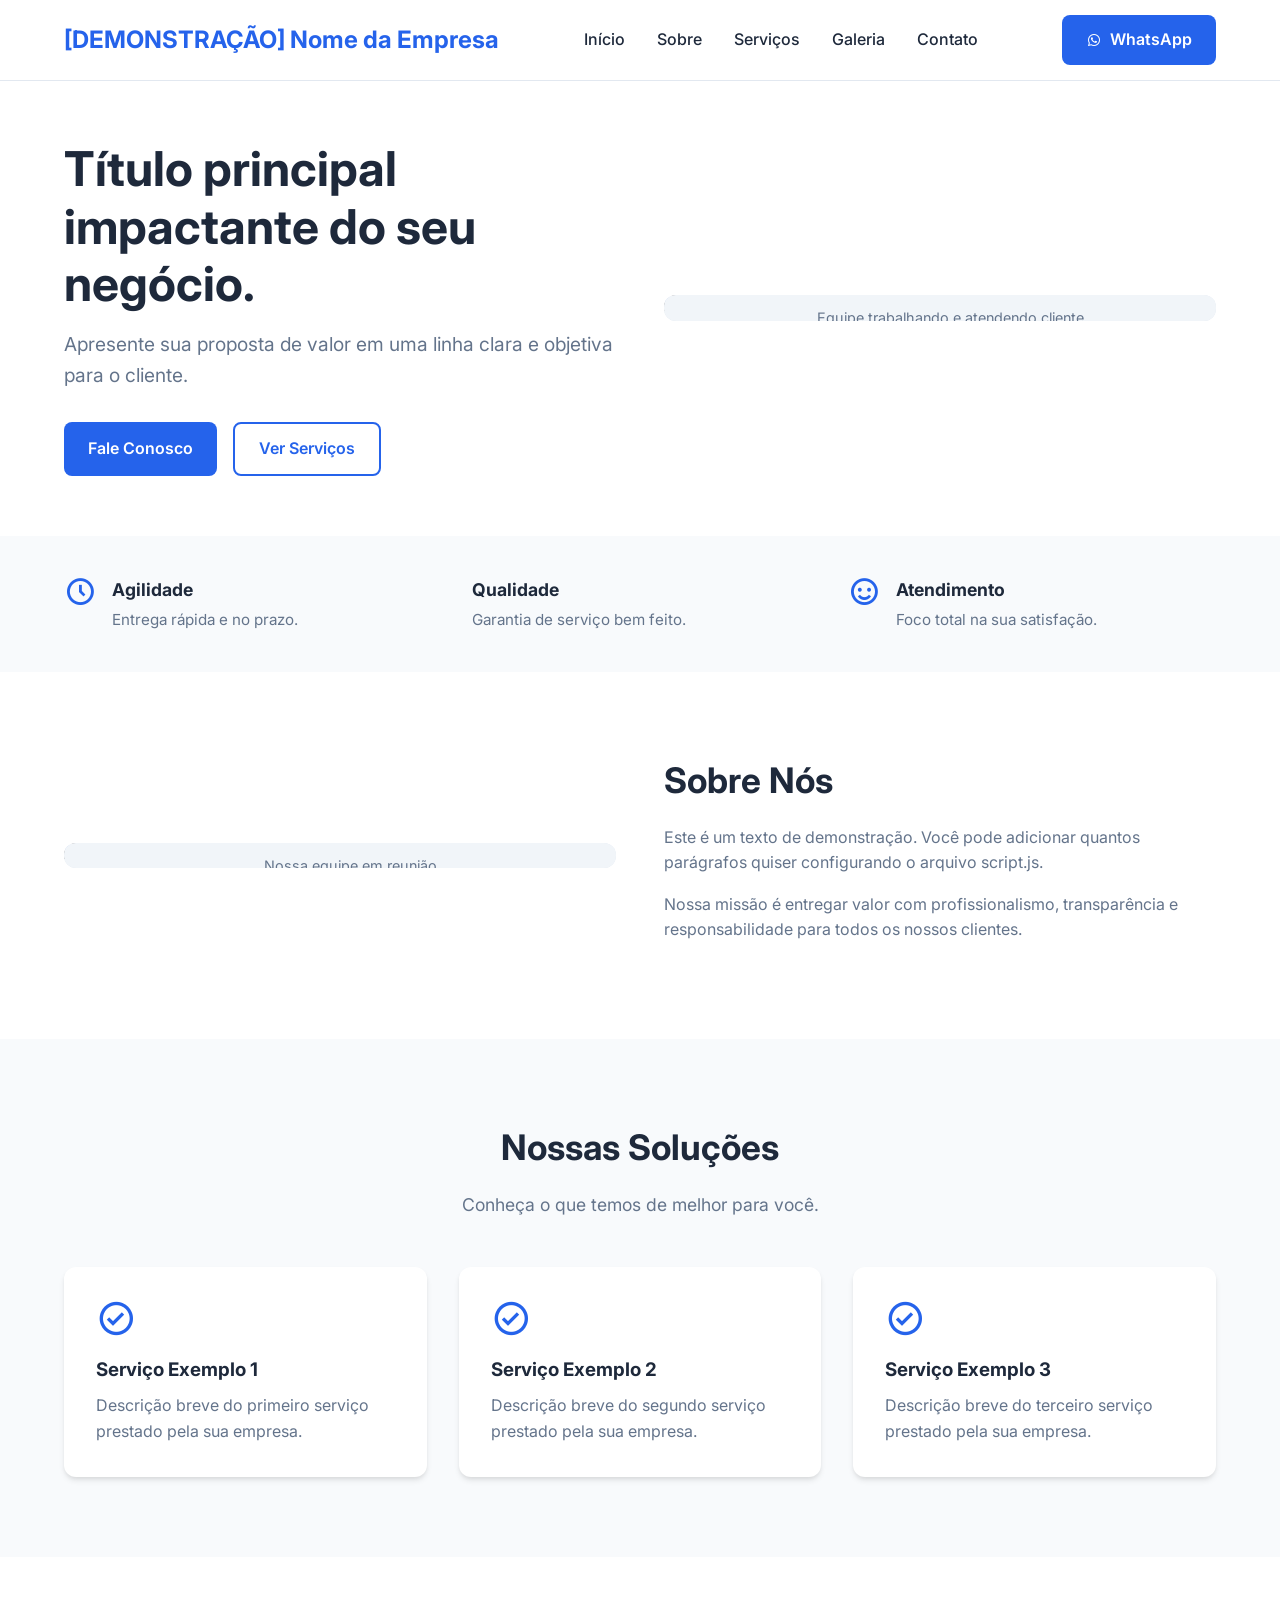
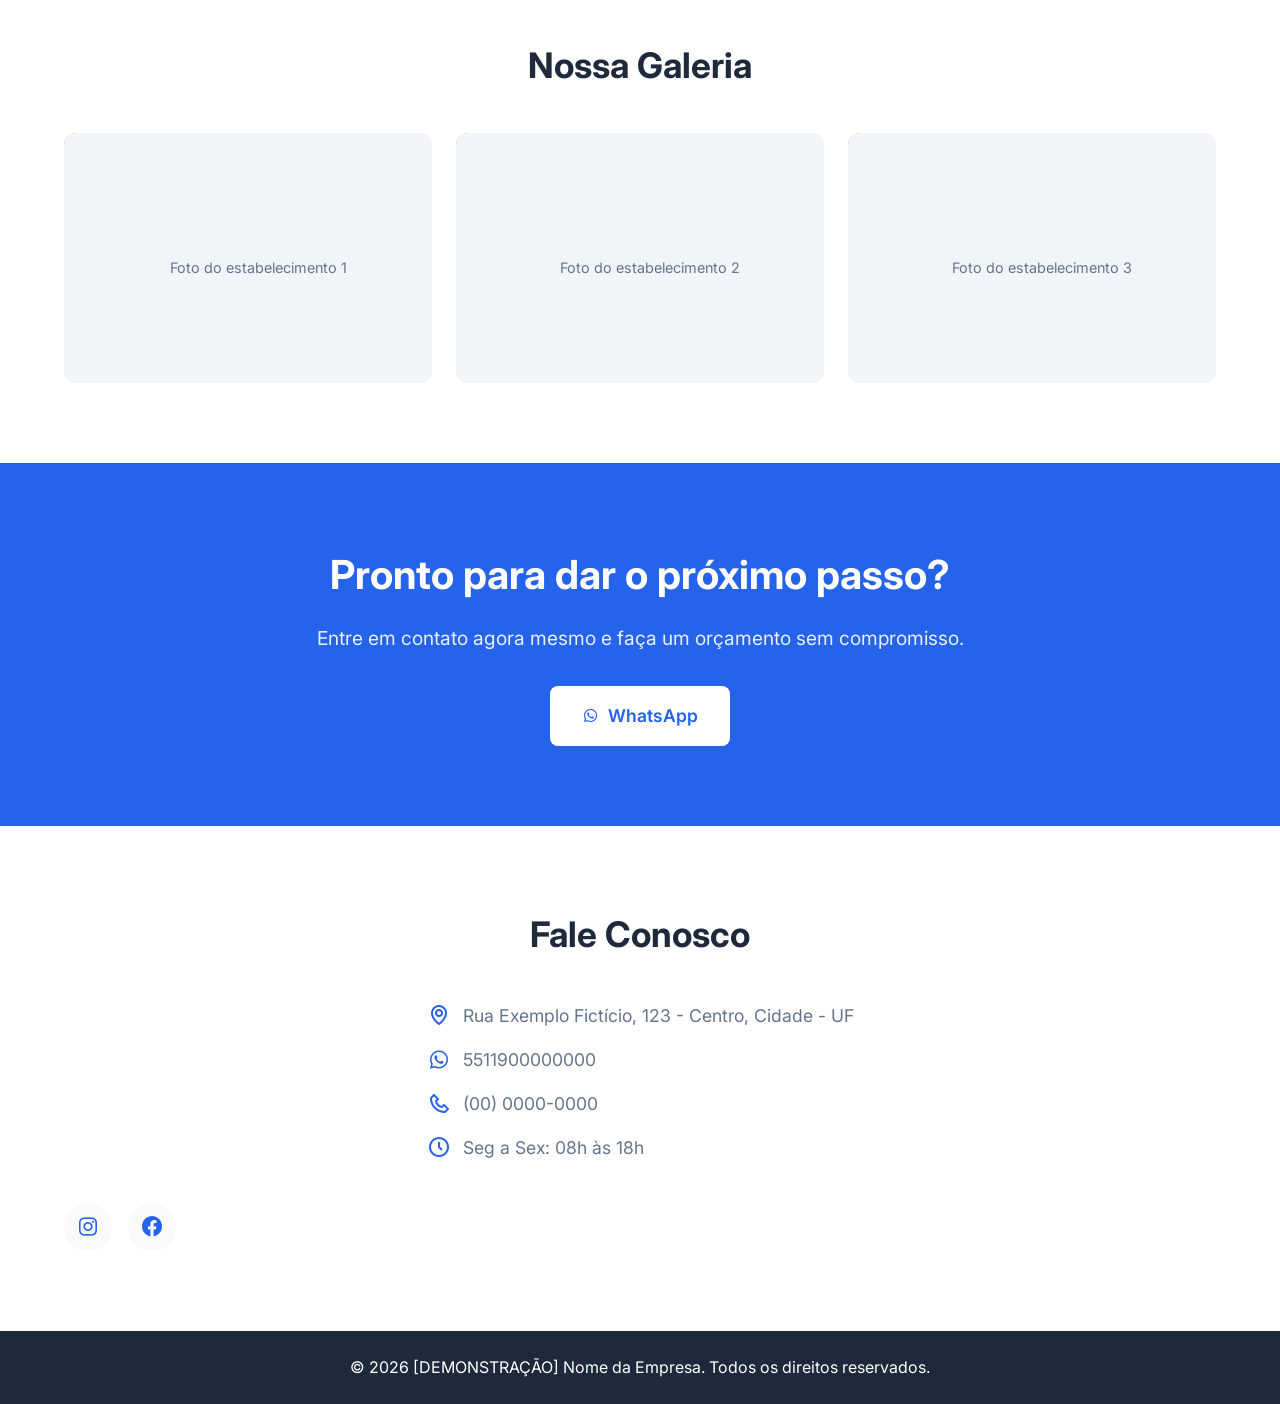
==== index.html @ f29e70bd "first commit" ====
<!DOCTYPE html>
<html lang="pt-BR">
<head>
    <meta charset="UTF-8">
    <meta name="viewport" content="width=device-width, initial-scale=1.0">
    
    <!-- SEO Dinâmico (Preenchido pelo JS) -->
    <title>Carregando...</title>
    <meta name="description" content="" id="meta-description">
    <meta property="og:title" content="" id="meta-og-title">
    <meta property="og:description" content="" id="meta-og-description">
    <meta property="og:image" content="" id="meta-og-image">
    <meta property="og:type" content="website">
    
    <!-- Fontes e Ícones -->
    <link rel="preconnect" href="https://fonts.googleapis.com">
    <link rel="preconnect" href="https://fonts.gstatic.com" crossorigin>
    <link href="https://fonts.googleapis.com/css2?family=Inter:wght@400;500;600;700&display=swap" rel="stylesheet">
    <link href="https://unpkg.com/boxicons@2.1.4/css/boxicons.min.css" rel="stylesheet">
    
    <!-- CSS Principal -->
    <link rel="stylesheet" href="style.css">
</head>
<body>

    <!-- Cabeçalho -->
    <header class="header">
        <div class="container header-content">
            <a href="#" class="logo" id="logo-text">Empresa</a>
            
            <nav class="nav-menu" id="nav-menu" aria-hidden="true">
                <ul class="nav-list">
                    <li><a href="#hero" class="nav-link">Início</a></li>
                    <li><a href="#sobre" class="nav-link" id="nav-sobre">Sobre</a></li>
                    <li><a href="#servicos" class="nav-link" id="nav-servicos">Serviços</a></li>
                    <li><a href="#galeria" class="nav-link" id="nav-galeria">Galeria</a></li>
                    <li><a href="#contato" class="nav-link">Contato</a></li>
                </ul>
            </nav>

            <a href="#" class="btn btn-primary wa-link nav-btn" target="_blank" rel="noopener noreferrer">
                <i class='bx bxl-whatsapp'></i> WhatsApp
            </a>

            <button class="menu-toggle" id="menu-toggle" aria-label="Abrir menu" aria-expanded="false">
                <i class='bx bx-menu'></i>
            </button>
        </div>
    </header>

    <main>
        <!-- Hero Section -->
        <section id="hero" class="hero">
            <div class="container hero-container">
                <div class="hero-text">
                    <h1 id="hero-title">Título Principal</h1>
                    <p id="hero-subtitle">Subtítulo de apresentação.</p>
                    <div class="hero-buttons">
                        <a href="#" class="btn btn-primary wa-link" target="_blank" rel="noopener noreferrer" id="hero-btn-primary">Contato</a>
                        <a href="#servicos" class="btn btn-outline" id="hero-btn-secondary">Serviços</a>
                    </div>
                </div>
                <div class="hero-image">
                    <img id="hero-img" src="" alt="Imagem de destaque principal">
                </div>
            </div>
        </section>

        <!-- Diferenciais -->
        <section id="diferenciais" class="differentials bg-light">
            <div class="container">
                <div class="diff-grid" id="diff-grid">
                    <!-- Gerado de forma segura pelo JS -->
                </div>
            </div>
        </section>

        <!-- Sobre Nós -->
        <section id="sobre" class="about">
            <div class="container about-container">
                <div class="about-image">
                    <img id="about-img" src="" alt="Fotografia sobre a empresa">
                </div>
                <div class="about-text">
                    <h2 class="section-title">Sobre Nós</h2>
                    <div id="about-content" class="about-content-text">
                        <!-- Gerado de forma segura pelo JS -->
                    </div>
                </div>
            </div>
        </section>

        <!-- Serviços / Produtos -->
        <section id="servicos" class="services bg-light">
            <div class="container">
                <div class="section-header">
                    <h2 class="section-title">Nossas Soluções</h2>
                    <p id="servicos-subtitle">Conheça o que temos de melhor para você.</p>
                </div>
                <div class="services-grid" id="services-grid">
                    <!-- Gerado de forma segura pelo JS -->
                </div>
            </div>
        </section>

        <!-- Galeria -->
        <section id="galeria" class="gallery">
            <div class="container">
                <h2 class="section-title text-center">Nossa Galeria</h2>
                <div class="gallery-grid" id="gallery-grid">
                    <!-- Gerado de forma segura pelo JS -->
                </div>
            </div>
        </section>

        <!-- Avaliações -->
        <section id="avaliacoes" class="reviews bg-light">
            <div class="container">
                <h2 class="section-title text-center">O que dizem nossos clientes</h2>
                <div class="reviews-grid" id="reviews-grid">
                    <!-- Gerado de forma segura pelo JS -->
                </div>
            </div>
        </section>

        <!-- CTA (Chamada para Ação) -->
        <section class="cta" id="cta-section">
            <div class="container cta-container">
                <h2 id="cta-title">Título CTA</h2>
                <p id="cta-subtitle">Subtítulo CTA</p>
                <a href="#" class="btn btn-primary btn-lg wa-link" target="_blank" rel="noopener noreferrer" id="cta-btn">
                    <i class='bx bxl-whatsapp'></i> WhatsApp
                </a>
            </div>
        </section>

        <!-- Contato e Localização -->
        <section id="contato" class="contact">
            <div class="container">
                <div class="contact-grid">
                    <div class="contact-info" id="contact-info">
                        <h2 class="section-title">Fale Conosco</h2>
                        <ul class="contact-list">
                            <li id="li-address"><i class='bx bx-map'></i> <span id="contact-address">Endereço</span></li>
                            <li id="li-wa"><i class='bx bxl-whatsapp'></i> <span id="contact-wa-text">WhatsApp</span></li>
                            <li id="li-phone"><i class='bx bx-phone'></i> <span id="contact-phone">Telefone</span></li>
                            <li id="li-hours"><i class='bx bx-time-five'></i> <span id="contact-hours">Horário</span></li>
                        </ul>
                        <div class="social-links" id="social-links">
                            <!-- Gerado pelo JS se houver -->
                        </div>
                    </div>
                    <div class="contact-map" id="map-container">
                        <!-- Mapa iframe injetado pelo JS -->
                    </div>
                </div>
            </div>
        </section>
    </main>

    <!-- Rodapé -->
    <footer class="footer">
        <div class="container footer-container">
            <p>© <span id="footer-year">2024</span> <span id="footer-company">Empresa</span>. Todos os direitos reservados.</p>
        </div>
    </footer>

    <script src="script.js"></script>
</body>
</html>
---- style.css ----
/* =======================================
   VARIÁVEIS (Alteradas dinamicamente via JS)
   ======================================= */
:root {
    --primary-color: #2563EB;
    --primary-hover: #1D4ED8;
    --text-color: #1E293B;
    --text-light: #64748B;
    --bg-white: #FFFFFF;
    --bg-light: #F8FAFC;
    --radius: 12px;
    --shadow: 0 4px 6px -1px rgba(0, 0, 0, 0.1), 0 2px 4px -1px rgba(0, 0, 0, 0.06);
    --transition: all 0.3s ease;
}

/* =======================================
   RESET E CONFIGURAÇÕES GERAIS
   ======================================= */
* {
    margin: 0;
    padding: 0;
    box-sizing: border-box;
    font-family: 'Inter', sans-serif;
}

html {
    scroll-behavior: smooth;
}

body {
    color: var(--text-color);
    background-color: var(--bg-white);
    line-height: 1.6;
    overflow-x: hidden;
}

/* Tratamento de Imagens Quebradas / Alternativas */
img {
    max-width: 100%;
    height: auto;
    border-radius: var(--radius);
    background-color: #e2e8f0;
    position: relative;
    display: block;
}

img::after {
    content: attr(alt);
    display: flex;
    align-items: center;
    justify-content: center;
    position: absolute;
    top: 0; left: 0; width: 100%; height: 100%;
    background-color: #f1f5f9;
    color: var(--text-light);
    font-size: 0.9rem;
    text-align: center;
    padding: 10px;
}

.container {
    max-width: 1200px;
    margin: 0 auto;
    padding: 0 24px;
}

.bg-light { background-color: var(--bg-light); }
.text-center { text-align: center; }

/* =======================================
   BOTÕES E COMPONENTES
   ======================================= */
.btn {
    display: inline-flex;
    align-items: center;
    justify-content: center;
    gap: 8px;
    padding: 12px 24px;
    border-radius: 8px;
    font-weight: 600;
    text-decoration: none;
    transition: var(--transition);
    cursor: pointer;
    border: none;
}

.btn-primary {
    background-color: var(--primary-color);
    color: #fff;
}

.btn-primary:hover {
    background-color: var(--primary-hover);
    transform: translateY(-2px);
}

.btn-outline {
    background-color: transparent;
    color: var(--primary-color);
    border: 2px solid var(--primary-color);
}

.btn-outline:hover {
    background-color: var(--primary-color);
    color: #fff;
}

.btn-lg {
    padding: 16px 32px;
    font-size: 1.1rem;
}

/* =======================================
   TIPOGRAFIA E ESTRUTURA
   ======================================= */
.section-title {
    font-size: 2.2rem;
    font-weight: 700;
    margin-bottom: 16px;
    color: var(--text-color);
}

.section-header {
    text-align: center;
    margin-bottom: 48px;
}

.section-header p {
    color: var(--text-light);
    font-size: 1.1rem;
}

section {
    padding: 80px 0;
}

/* =======================================
   CABEÇALHO
   ======================================= */
.header {
    position: fixed;
    top: 0; left: 0; width: 100%;
    background-color: rgba(255, 255, 255, 0.95);
    backdrop-filter: blur(8px);
    border-bottom: 1px solid #E2E8F0;
    z-index: 1000;
}

.header-content {
    display: flex;
    justify-content: space-between;
    align-items: center;
    height: 80px;
}

.logo {
    font-size: 1.5rem;
    font-weight: 700;
    color: var(--primary-color);
    text-decoration: none;
}

.nav-list {
    display: flex;
    gap: 32px;
    list-style: none;
}

.nav-link {
    text-decoration: none;
    color: var(--text-color);
    font-weight: 500;
    transition: var(--transition);
}

.nav-link:hover, .nav-link:focus-visible {
    color: var(--primary-color);
    outline: none;
}

.menu-toggle {
    display: none;
    font-size: 2rem;
    cursor: pointer;
    color: var(--text-color);
    background: transparent;
    border: none;
    padding: 4px;
}

.menu-toggle:focus-visible {
    outline: 2px solid var(--primary-color);
    border-radius: 4px;
}

/* =======================================
   SEÇÕES DO SITE
   ======================================= */
.hero {
    padding-top: 140px;
    padding-bottom: 60px;
}
.hero-container {
    display: grid;
    grid-template-columns: 1fr 1fr;
    gap: 48px;
    align-items: center;
}
.hero-text h1 {
    font-size: 3rem;
    line-height: 1.2;
    margin-bottom: 16px;
}
.hero-text p {
    font-size: 1.2rem;
    color: var(--text-light);
    margin-bottom: 32px;
}
.hero-buttons {
    display: flex;
    gap: 16px;
}

.differentials { padding: 40px 0; }
.diff-grid {
    display: grid;
    grid-template-columns: repeat(auto-fit, minmax(250px, 1fr));
    gap: 24px;
}
.diff-card {
    display: flex;
    align-items: flex-start;
    gap: 16px;
}
.diff-card i {
    font-size: 2rem;
    color: var(--primary-color);
    flex-shrink: 0;
}
.diff-card h3 {
    font-size: 1.1rem;
    margin-bottom: 4px;
}
.diff-card p {
    color: var(--text-light);
    font-size: 0.95rem;
}

.about-container {
    display: grid;
    grid-template-columns: 1fr 1fr;
    gap: 48px;
    align-items: center;
}
.about-content-text p {
    margin-bottom: 16px;
    color: var(--text-light);
}

.services-grid {
    display: grid;
    grid-template-columns: repeat(auto-fit, minmax(280px, 1fr));
    gap: 32px;
}
.service-card {
    background: var(--bg-white);
    padding: 32px;
    border-radius: var(--radius);
    box-shadow: var(--shadow);
    transition: var(--transition);
}
.service-card:hover { transform: translateY(-5px); }
.service-card i {
    font-size: 2.5rem;
    color: var(--primary-color);
    margin-bottom: 16px;
}
.service-card p { color: var(--text-light); margin-top: 8px;}

.gallery-grid {
    display: grid;
    grid-template-columns: repeat(auto-fit, minmax(250px, 1fr));
    gap: 24px;
    margin-top: 40px;
}
.gallery-grid img {
    width: 100%;
    height: 250px;
    object-fit: cover;
    transition: var(--transition);
}
.gallery-grid img:hover {
    transform: scale(1.03);
    box-shadow: var(--shadow);
}

.reviews-grid {
    display: grid;
    grid-template-columns: repeat(auto-fit, minmax(280px, 1fr));
    gap: 32px;
    margin-top: 40px;
}
.review-card {
    background: var(--bg-white);
    padding: 32px;
    border-radius: var(--radius);
    box-shadow: var(--shadow);
}
.review-stars {
    color: #FBBF24;
    margin-bottom: 12px;
    font-size: 1.2rem;
}
.review-text {
    font-style: italic;
    color: var(--text-light);
    margin-bottom: 16px;
}
.review-author {
    font-weight: 600;
    color: var(--text-color);
}

.cta {
    background-color: var(--primary-color);
    color: #fff;
    text-align: center;
}
.cta-container h2 {
    font-size: 2.5rem;
    color: #fff;
    margin-bottom: 16px;
}
.cta-container p {
    font-size: 1.2rem;
    margin-bottom: 32px;
    opacity: 0.9;
}
.cta .btn-primary {
    background-color: #fff;
    color: var(--primary-color);
}
.cta .btn-primary:hover { background-color: var(--bg-light); }

.contact-grid {
    display: grid;
    grid-template-columns: 1fr 1fr;
    gap: 48px;
}
.contact-list { list-style: none; margin-top: 24px; }
.contact-list li {
    display: flex;
    align-items: flex-start;
    gap: 12px;
    margin-bottom: 16px;
    font-size: 1.1rem;
    color: var(--text-light);
}
.contact-list i {
    color: var(--primary-color);
    font-size: 1.5rem;
    margin-top: 2px;
}
.social-links {
    display: flex;
    gap: 16px;
    margin-top: 24px;
}
.social-links a {
    display: flex;
    align-items: center;
    justify-content: center;
    width: 48px; height: 48px;
    border-radius: 50%;
    background-color: var(--bg-light);
    color: var(--primary-color);
    font-size: 1.5rem;
    text-decoration: none;
    transition: var(--transition);
}
.social-links a:hover {
    background-color: var(--primary-color);
    color: #fff;
}
.contact-map iframe {
    width: 100%;
    height: 100%;
    min-height: 350px;
    border: 0;
    border-radius: var(--radius);
    box-shadow: var(--shadow);
}

.footer {
    background-color: var(--text-color);
    color: #fff;
    text-align: center;
    padding: 24px 0;
}

/* =======================================
   RESPONSIVIDADE (Tablets e Celulares)
   ======================================= */
@media (max-width: 992px) {
    .hero-container, .about-container, .contact-grid {
        grid-template-columns: 1fr;
        text-align: center;
    }
    .hero-buttons { justify-content: center; }
    .contact-list li { align-items: center; flex-direction: column; text-align: center;}
    .contact-list i { margin-bottom: 4px; }
    .social-links { justify-content: center; }
    
    .nav-menu {
        position: absolute;
        top: 80px; left: 0; width: 100%;
        background: #fff;
        padding: 0;
        box-shadow: 0 10px 15px -3px rgba(0,0,0,0.1);
        max-height: 0;
        overflow: hidden;
        transition: max-height 0.3s ease;
    }
    .nav-menu.active {
        max-height: 400px;
        padding: 24px 0;
    }
    .nav-list { flex-direction: column; gap: 16px; text-align: center; }
    .menu-toggle { display: block; }
    .nav-btn { display: none; }
    .hero-text h1 { font-size: 2.2rem; }
}

@media (max-width: 480px) {
    section { padding: 60px 0; }
    .hero { padding-top: 120px; }
    .hero-text h1 { font-size: 1.8rem; }
    .hero-buttons { flex-direction: column; width: 100%; }
    .btn { width: 100%; }
    .section-title { font-size: 1.8rem; }
    .cta-container h2 { font-size: 2rem; }
}
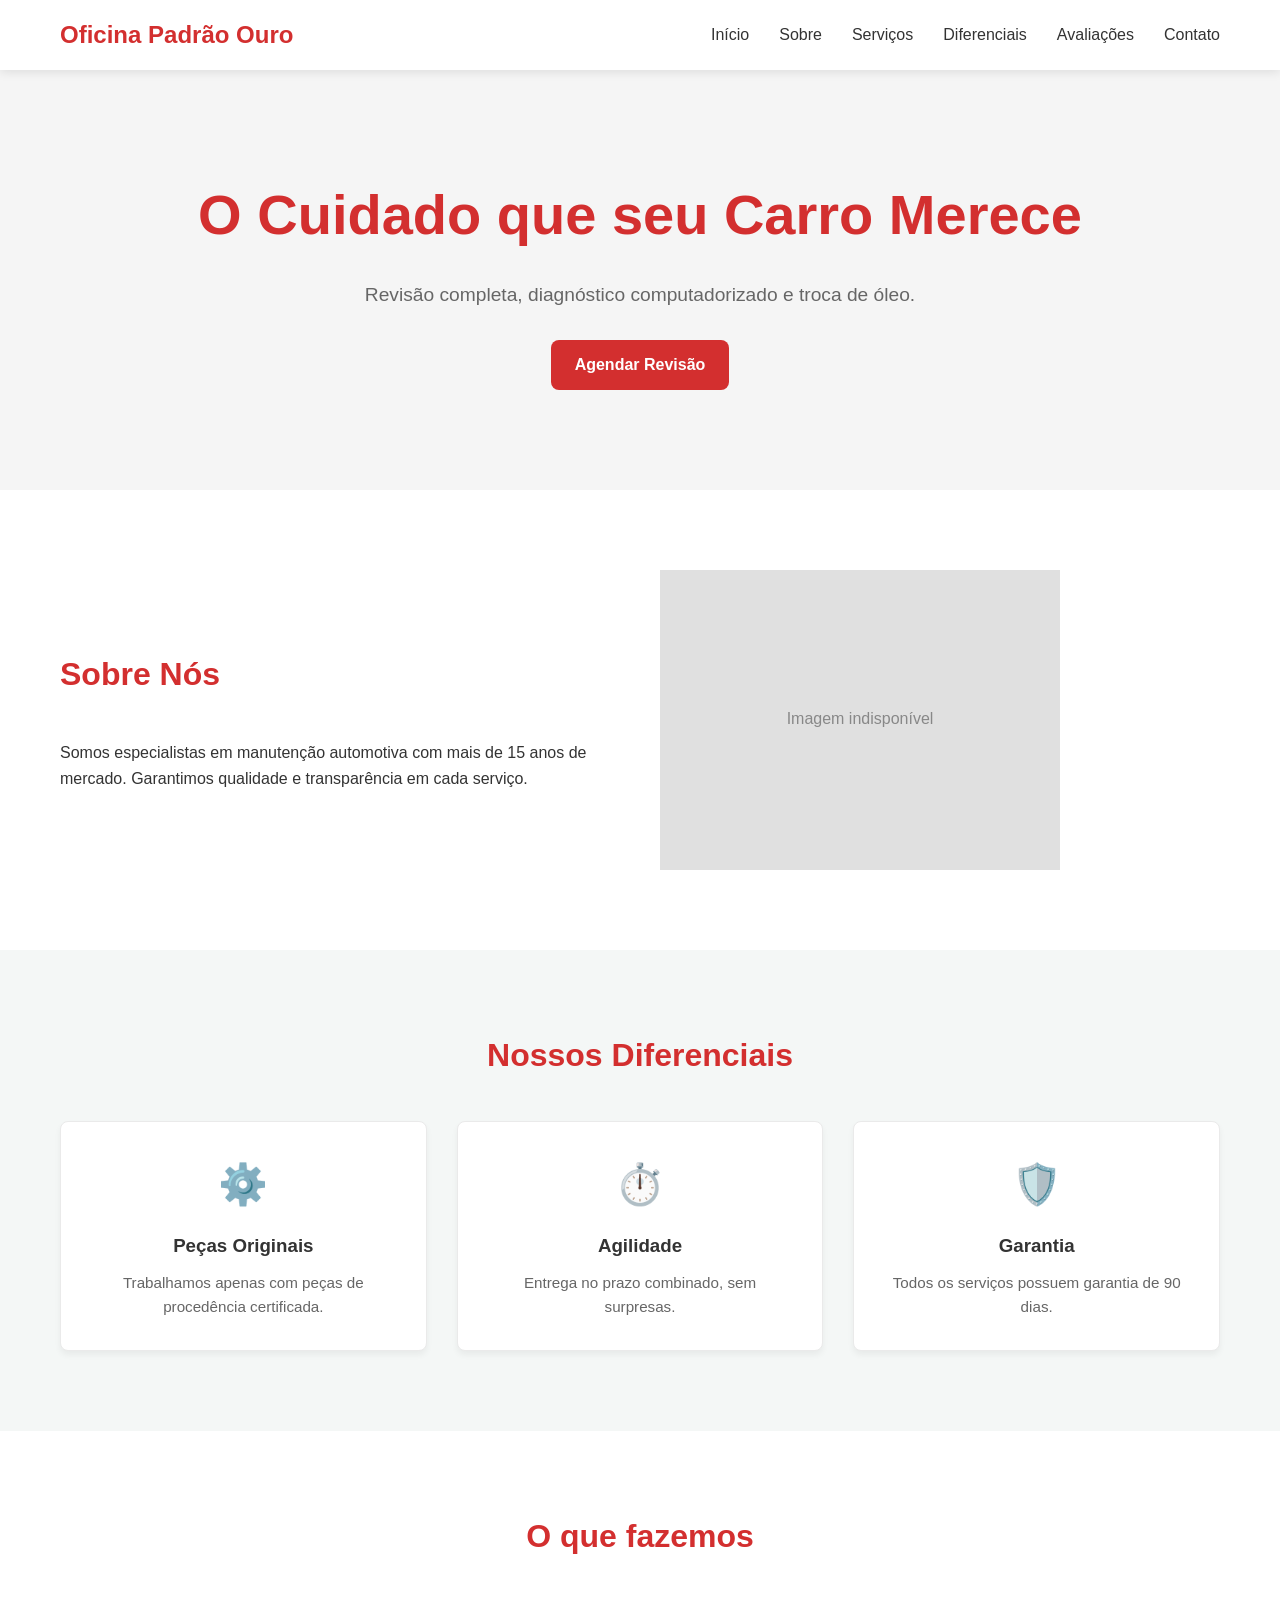
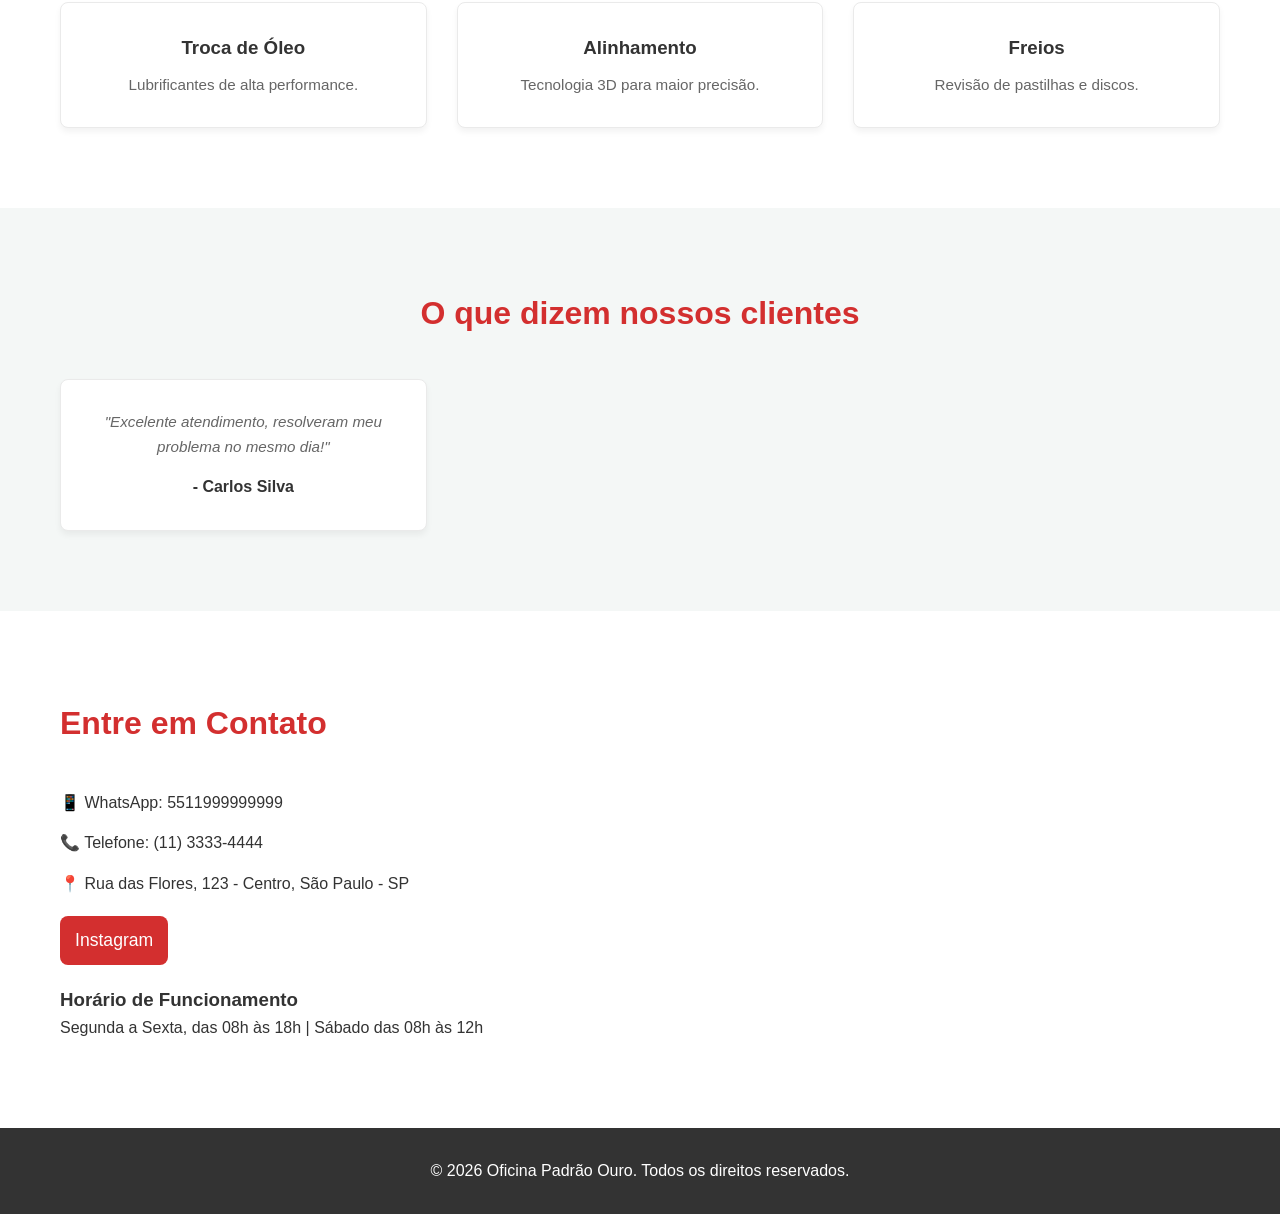
==== commit 83edf4db: "refactor: revisao tecnica completa, acessibilidade e tratamento de dados vazios" ====
--- a/index.html
+++ b/index.html
@@ -3,165 +3,120 @@
 <head>
     <meta charset="UTF-8">
     <meta name="viewport" content="width=device-width, initial-scale=1.0">
+    <meta name="description" content="Bem-vindo ao nosso site. Conheça nossos serviços e diferenciais.">
+    <meta name="author" content="Nome da Empresa">
     
-    <!-- SEO Dinâmico (Preenchido pelo JS) -->
-    <title>Carregando...</title>
-    <meta name="description" content="" id="meta-description">
-    <meta property="og:title" content="" id="meta-og-title">
-    <meta property="og:description" content="" id="meta-og-description">
-    <meta property="og:image" content="" id="meta-og-image">
+    <!-- Open Graph / SEO Padrão (Sobrescrito parcialmente pelo JS se houver configuração) -->
+    <meta property="og:title" content="Site Oficial">
+    <meta property="og:description" content="Conheça nossos serviços e diferenciais.">
     <meta property="og:type" content="website">
-    
-    <!-- Fontes e Ícones -->
-    <link rel="preconnect" href="https://fonts.googleapis.com">
-    <link rel="preconnect" href="https://fonts.gstatic.com" crossorigin>
-    <link href="https://fonts.googleapis.com/css2?family=Inter:wght@400;500;600;700&display=swap" rel="stylesheet">
-    <link href="https://unpkg.com/boxicons@2.1.4/css/boxicons.min.css" rel="stylesheet">
-    
-    <!-- CSS Principal -->
+    <meta property="og:image" content="">
+
+    <title>Landing Page Curinga</title>
     <link rel="stylesheet" href="style.css">
 </head>
 <body>
+    <header class="header" id="header">
+        <div class="container header-content">
+            <a href="#" class="logo" id="logo-text" aria-label="Página inicial">Empresa</a>
+            <img src="" alt="Logotipo" id="logo-img" class="logo-img hidden">
+            
+            <button class="menu-toggle" id="menu-toggle" aria-expanded="false" aria-controls="main-menu" aria-label="Abrir menu de navegação">
+                <span class="hamburger"></span>
+            </button>
 
-    <!-- Cabeçalho -->
-    <header class="header">
-        <div class="container header-content">
-            <a href="#" class="logo" id="logo-text">Empresa</a>
-            
-            <nav class="nav-menu" id="nav-menu" aria-hidden="true">
-                <ul class="nav-list">
-                    <li><a href="#hero" class="nav-link">Início</a></li>
-                    <li><a href="#sobre" class="nav-link" id="nav-sobre">Sobre</a></li>
-                    <li><a href="#servicos" class="nav-link" id="nav-servicos">Serviços</a></li>
-                    <li><a href="#galeria" class="nav-link" id="nav-galeria">Galeria</a></li>
-                    <li><a href="#contato" class="nav-link">Contato</a></li>
+            <nav id="main-menu" class="main-menu" aria-hidden="true">
+                <ul>
+                    <li><a href="#inicio">Início</a></li>
+                    <li><a href="#sobre">Sobre</a></li>
+                    <li><a href="#servicos">Serviços</a></li>
+                    <li><a href="#diferenciais">Diferenciais</a></li>
+                    <li><a href="#avaliacoes" id="nav-avaliacoes">Avaliações</a></li>
+                    <li><a href="#contato">Contato</a></li>
                 </ul>
             </nav>
-
-            <a href="#" class="btn btn-primary wa-link nav-btn" target="_blank" rel="noopener noreferrer">
-                <i class='bx bxl-whatsapp'></i> WhatsApp
-            </a>
-
-            <button class="menu-toggle" id="menu-toggle" aria-label="Abrir menu" aria-expanded="false">
-                <i class='bx bx-menu'></i>
-            </button>
         </div>
     </header>
 
     <main>
-        <!-- Hero Section -->
-        <section id="hero" class="hero">
-            <div class="container hero-container">
-                <div class="hero-text">
-                    <h1 id="hero-title">Título Principal</h1>
-                    <p id="hero-subtitle">Subtítulo de apresentação.</p>
-                    <div class="hero-buttons">
-                        <a href="#" class="btn btn-primary wa-link" target="_blank" rel="noopener noreferrer" id="hero-btn-primary">Contato</a>
-                        <a href="#servicos" class="btn btn-outline" id="hero-btn-secondary">Serviços</a>
-                    </div>
+        <!-- Seção Hero -->
+        <section id="inicio" class="hero">
+            <div class="container hero-content">
+                <h1 id="hero-title">Bem-vindo(a)</h1>
+                <p id="hero-subtitle">A melhor solução para o seu negócio.</p>
+                <a href="#contato" class="btn btn-primary" id="hero-cta">Fale Conosco</a>
+            </div>
+        </section>
+
+        <!-- Seção Sobre -->
+        <section id="sobre" class="section sobre">
+            <div class="container sobre-grid">
+                <div class="sobre-text">
+                    <h2 class="section-title">Sobre Nós</h2>
+                    <p id="sobre-descricao">Descrição da empresa aparecerá aqui.</p>
                 </div>
-                <div class="hero-image">
-                    <img id="hero-img" src="" alt="Imagem de destaque principal">
+                <div class="sobre-img-container">
+                    <img src="" alt="Sobre a empresa" id="sobre-img" class="responsive-img">
                 </div>
             </div>
         </section>
 
-        <!-- Diferenciais -->
-        <section id="diferenciais" class="differentials bg-light">
+        <!-- Seção Diferenciais -->
+        <section id="diferenciais" class="section diferenciais bg-light">
             <div class="container">
-                <div class="diff-grid" id="diff-grid">
-                    <!-- Gerado de forma segura pelo JS -->
+                <h2 class="section-title text-center">Nossos Diferenciais</h2>
+                <div class="grid" id="diferenciais-grid">
+                    <!-- Gerado dinamicamente -->
                 </div>
             </div>
         </section>
 
-        <!-- Sobre Nós -->
-        <section id="sobre" class="about">
-            <div class="container about-container">
-                <div class="about-image">
-                    <img id="about-img" src="" alt="Fotografia sobre a empresa">
-                </div>
-                <div class="about-text">
-                    <h2 class="section-title">Sobre Nós</h2>
-                    <div id="about-content" class="about-content-text">
-                        <!-- Gerado de forma segura pelo JS -->
-                    </div>
+        <!-- Seção Serviços/Produtos -->
+        <section id="servicos" class="section servicos">
+            <div class="container">
+                <h2 class="section-title text-center" id="servicos-titulo">Nossos Serviços</h2>
+                <div class="grid" id="servicos-grid">
+                    <!-- Gerado dinamicamente -->
                 </div>
             </div>
         </section>
 
-        <!-- Serviços / Produtos -->
-        <section id="servicos" class="services bg-light">
+        <!-- Seção Avaliações (Opcional) -->
+        <section id="avaliacoes" class="section avaliacoes bg-light">
             <div class="container">
-                <div class="section-header">
-                    <h2 class="section-title">Nossas Soluções</h2>
-                    <p id="servicos-subtitle">Conheça o que temos de melhor para você.</p>
-                </div>
-                <div class="services-grid" id="services-grid">
-                    <!-- Gerado de forma segura pelo JS -->
+                <h2 class="section-title text-center">O que dizem nossos clientes</h2>
+                <div class="grid" id="avaliacoes-grid">
+                    <!-- Gerado dinamicamente -->
                 </div>
             </div>
         </section>
 
-        <!-- Galeria -->
-        <section id="galeria" class="gallery">
-            <div class="container">
-                <h2 class="section-title text-center">Nossa Galeria</h2>
-                <div class="gallery-grid" id="gallery-grid">
-                    <!-- Gerado de forma segura pelo JS -->
+        <!-- Seção Contato -->
+        <section id="contato" class="section contato">
+            <div class="container contato-grid">
+                <div class="contato-info">
+                    <h2 class="section-title">Entre em Contato</h2>
+                    <ul class="contact-list" id="contact-list">
+                        <!-- Links injetados aqui -->
+                    </ul>
+                    <div class="social-links" id="social-links">
+                        <!-- Redes sociais injetadas aqui -->
+                    </div>
+                    <div class="horarios mt-2" id="horarios-container">
+                        <h3>Horário de Funcionamento</h3>
+                        <p id="horarios-texto"></p>
+                    </div>
                 </div>
-            </div>
-        </section>
-
-        <!-- Avaliações -->
-        <section id="avaliacoes" class="reviews bg-light">
-            <div class="container">
-                <h2 class="section-title text-center">O que dizem nossos clientes</h2>
-                <div class="reviews-grid" id="reviews-grid">
-                    <!-- Gerado de forma segura pelo JS -->
-                </div>
-            </div>
-        </section>
-
-        <!-- CTA (Chamada para Ação) -->
-        <section class="cta" id="cta-section">
-            <div class="container cta-container">
-                <h2 id="cta-title">Título CTA</h2>
-                <p id="cta-subtitle">Subtítulo CTA</p>
-                <a href="#" class="btn btn-primary btn-lg wa-link" target="_blank" rel="noopener noreferrer" id="cta-btn">
-                    <i class='bx bxl-whatsapp'></i> WhatsApp
-                </a>
-            </div>
-        </section>
-
-        <!-- Contato e Localização -->
-        <section id="contato" class="contact">
-            <div class="container">
-                <div class="contact-grid">
-                    <div class="contact-info" id="contact-info">
-                        <h2 class="section-title">Fale Conosco</h2>
-                        <ul class="contact-list">
-                            <li id="li-address"><i class='bx bx-map'></i> <span id="contact-address">Endereço</span></li>
-                            <li id="li-wa"><i class='bx bxl-whatsapp'></i> <span id="contact-wa-text">WhatsApp</span></li>
-                            <li id="li-phone"><i class='bx bx-phone'></i> <span id="contact-phone">Telefone</span></li>
-                            <li id="li-hours"><i class='bx bx-time-five'></i> <span id="contact-hours">Horário</span></li>
-                        </ul>
-                        <div class="social-links" id="social-links">
-                            <!-- Gerado pelo JS se houver -->
-                        </div>
-                    </div>
-                    <div class="contact-map" id="map-container">
-                        <!-- Mapa iframe injetado pelo JS -->
-                    </div>
+                <div class="contato-mapa" id="mapa-container">
+                    <!-- Iframe do mapa será injetado aqui via JS de forma segura -->
                 </div>
             </div>
         </section>
     </main>
 
-    <!-- Rodapé -->
     <footer class="footer">
-        <div class="container footer-container">
-            <p>© <span id="footer-year">2024</span> <span id="footer-company">Empresa</span>. Todos os direitos reservados.</p>
+        <div class="container text-center">
+            <p>© <span id="footer-year"></span> <span id="footer-name">Nome da Empresa</span>. Todos os direitos reservados.</p>
         </div>
     </footer>
 
--- a/style.css
+++ b/style.css
@@ -1,26 +1,22 @@
-/* =======================================
-   VARIÁVEIS (Alteradas dinamicamente via JS)
-   ======================================= */
+/* ==========================================================================
+   Variáveis e Reset
+   ========================================================================== */
 :root {
-    --primary-color: #2563EB;
-    --primary-hover: #1D4ED8;
-    --text-color: #1E293B;
-    --text-light: #64748B;
-    --bg-white: #FFFFFF;
-    --bg-light: #F8FAFC;
-    --radius: 12px;
-    --shadow: 0 4px 6px -1px rgba(0, 0, 0, 0.1), 0 2px 4px -1px rgba(0, 0, 0, 0.06);
+    --primary-color: #0056b3;
+    --secondary-color: #f8f9fa;
+    --text-color: #333333;
+    --text-light: #666666;
+    --bg-color: #ffffff;
+    --bg-light: #f4f7f6;
+    --font-main: 'Segoe UI', Roboto, Helvetica, Arial, sans-serif;
     --transition: all 0.3s ease;
-}
-
-/* =======================================
-   RESET E CONFIGURAÇÕES GERAIS
-   ======================================= */
+    --radius: 8px;
+}
+
 * {
     margin: 0;
     padding: 0;
     box-sizing: border-box;
-    font-family: 'Inter', sans-serif;
 }
 
 html {
@@ -28,58 +24,91 @@
 }
 
 body {
+    font-family: var(--font-main);
     color: var(--text-color);
-    background-color: var(--bg-white);
+    background-color: var(--bg-color);
     line-height: 1.6;
     overflow-x: hidden;
 }
 
-/* Tratamento de Imagens Quebradas / Alternativas */
 img {
     max-width: 100%;
     height: auto;
-    border-radius: var(--radius);
-    background-color: #e2e8f0;
-    position: relative;
     display: block;
 }
 
-img::after {
-    content: attr(alt);
-    display: flex;
-    align-items: center;
-    justify-content: center;
-    position: absolute;
-    top: 0; left: 0; width: 100%; height: 100%;
-    background-color: #f1f5f9;
-    color: var(--text-light);
-    font-size: 0.9rem;
-    text-align: center;
-    padding: 10px;
-}
-
+a {
+    color: var(--primary-color);
+    text-decoration: none;
+    transition: var(--transition);
+}
+
+a:hover {
+    filter: brightness(0.8);
+}
+
+/* Acessibilidade visual de foco */
+*:focus-visible {
+    outline: 3px solid var(--primary-color);
+    outline-offset: 2px;
+}
+
+ul {
+    list-style: none;
+}
+
+.hidden {
+    display: none !important;
+}
+
+/* ==========================================================================
+   Utilitários de Layout
+   ========================================================================== */
 .container {
+    width: 100%;
     max-width: 1200px;
     margin: 0 auto;
-    padding: 0 24px;
-}
-
-.bg-light { background-color: var(--bg-light); }
-.text-center { text-align: center; }
-
-/* =======================================
-   BOTÕES E COMPONENTES
-   ======================================= */
+    padding: 0 20px;
+}
+
+.section {
+    padding: 80px 0;
+}
+
+.bg-light {
+    background-color: var(--bg-light);
+}
+
+.text-center {
+    text-align: center;
+}
+
+.mt-2 {
+    margin-top: 20px;
+}
+
+.section-title {
+    font-size: 2rem;
+    margin-bottom: 40px;
+    color: var(--primary-color);
+}
+
+/* Grids Respondivos */
+.grid {
+    display: grid;
+    grid-template-columns: 1fr;
+    gap: 30px;
+}
+
+/* ==========================================================================
+   Botões
+   ========================================================================== */
 .btn {
-    display: inline-flex;
-    align-items: center;
-    justify-content: center;
-    gap: 8px;
+    display: inline-block;
     padding: 12px 24px;
-    border-radius: 8px;
-    font-weight: 600;
-    text-decoration: none;
-    transition: var(--transition);
+    border-radius: var(--radius);
+    font-weight: bold;
+    text-align: center;
     cursor: pointer;
     border: none;
 }
@@ -88,61 +117,19 @@
     background-color: var(--primary-color);
     color: #fff;
 }
-
 .btn-primary:hover {
-    background-color: var(--primary-hover);
-    transform: translateY(-2px);
-}
-
-.btn-outline {
-    background-color: transparent;
-    color: var(--primary-color);
-    border: 2px solid var(--primary-color);
-}
-
-.btn-outline:hover {
-    background-color: var(--primary-color);
     color: #fff;
-}
-
-.btn-lg {
-    padding: 16px 32px;
-    font-size: 1.1rem;
-}
-
-/* =======================================
-   TIPOGRAFIA E ESTRUTURA
-   ======================================= */
-.section-title {
-    font-size: 2.2rem;
-    font-weight: 700;
-    margin-bottom: 16px;
-    color: var(--text-color);
-}
-
-.section-header {
-    text-align: center;
-    margin-bottom: 48px;
-}
-
-.section-header p {
-    color: var(--text-light);
-    font-size: 1.1rem;
-}
-
-section {
-    padding: 80px 0;
-}
-
-/* =======================================
-   CABEÇALHO
-   ======================================= */
+    filter: brightness(0.9);
+}
+
+/* ==========================================================================
+   Header e Navegação
+   ========================================================================== */
 .header {
-    position: fixed;
-    top: 0; left: 0; width: 100%;
-    background-color: rgba(255, 255, 255, 0.95);
-    backdrop-filter: blur(8px);
-    border-bottom: 1px solid #E2E8F0;
+    background-color: var(--bg-color);
+    box-shadow: 0 2px 10px rgba(0,0,0,0.1);
+    position: sticky;
+    top: 0;
     z-index: 1000;
 }
 
@@ -150,293 +137,227 @@
     display: flex;
     justify-content: space-between;
     align-items: center;
-    height: 80px;
+    height: 70px;
 }
 
 .logo {
     font-size: 1.5rem;
-    font-weight: 700;
+    font-weight: bold;
     color: var(--primary-color);
-    text-decoration: none;
-}
-
-.nav-list {
+}
+
+.logo-img {
+    max-height: 50px;
+}
+
+/* Menu Mobile (Padrão: fechado em telas pequenas) */
+.menu-toggle {
+    display: block;
+    background: transparent;
+    border: none;
+    cursor: pointer;
+    padding: 10px;
+}
+
+.hamburger {
+    display: block;
+    width: 25px;
+    height: 3px;
+    background-color: var(--primary-color);
+    position: relative;
+    transition: var(--transition);
+}
+.hamburger::before, .hamburger::after {
+    content: '';
+    position: absolute;
+    width: 100%;
+    height: 3px;
+    background-color: var(--primary-color);
+    left: 0;
+    transition: var(--transition);
+}
+.hamburger::before { top: -8px; }
+.hamburger::after { top: 8px; }
+
+/* Menu estado aberto (Mobile) */
+.menu-toggle[aria-expanded="true"] .hamburger {
+    background-color: transparent;
+}
+.menu-toggle[aria-expanded="true"] .hamburger::before {
+    transform: rotate(45deg);
+    top: 0;
+}
+.menu-toggle[aria-expanded="true"] .hamburger::after {
+    transform: rotate(-45deg);
+    top: 0;
+}
+
+.main-menu {
+    position: absolute;
+    top: 70px;
+    left: 0;
+    width: 100%;
+    background-color: var(--bg-color);
+    box-shadow: 0 4px 6px rgba(0,0,0,0.1);
+    opacity: 0;
+    visibility: hidden;
+    transform: translateY(-10px);
+    transition: var(--transition);
+}
+
+.main-menu[aria-hidden="false"] {
+    opacity: 1;
+    visibility: visible;
+    transform: translateY(0);
+}
+
+.main-menu ul {
     display: flex;
-    gap: 32px;
-    list-style: none;
-}
-
-.nav-link {
-    text-decoration: none;
+    flex-direction: column;
+    padding: 20px;
+}
+
+.main-menu li {
+    margin-bottom: 15px;
+}
+
+.main-menu a {
     color: var(--text-color);
     font-weight: 500;
-    transition: var(--transition);
-}
-
-.nav-link:hover, .nav-link:focus-visible {
+    display: block;
+}
+
+/* ==========================================================================
+   Componentes das Seções
+   ========================================================================== */
+.hero {
+    background-color: var(--secondary-color);
+    padding: 100px 0;
+    text-align: center;
+}
+.hero h1 {
+    font-size: 2.5rem;
+    margin-bottom: 20px;
     color: var(--primary-color);
-    outline: none;
-}
-
-.menu-toggle {
-    display: none;
-    font-size: 2rem;
-    cursor: pointer;
+}
+.hero p {
+    font-size: 1.2rem;
+    margin-bottom: 30px;
+    color: var(--text-light);
+}
+
+/* Cards (Serviços, Diferenciais) */
+.card {
+    background: #fff;
+    padding: 30px;
+    border-radius: var(--radius);
+    box-shadow: 0 4px 6px rgba(0,0,0,0.05);
+    text-align: center;
+    border: 1px solid #eaeaea;
+}
+.card-icon {
+    font-size: 2.5rem;
+    margin-bottom: 15px;
+}
+.card h3 {
+    margin-bottom: 10px;
     color: var(--text-color);
-    background: transparent;
-    border: none;
-    padding: 4px;
-}
-
-.menu-toggle:focus-visible {
-    outline: 2px solid var(--primary-color);
-    border-radius: 4px;
-}
-
-/* =======================================
-   SEÇÕES DO SITE
-   ======================================= */
-.hero {
-    padding-top: 140px;
-    padding-bottom: 60px;
-}
-.hero-container {
-    display: grid;
-    grid-template-columns: 1fr 1fr;
-    gap: 48px;
-    align-items: center;
-}
-.hero-text h1 {
-    font-size: 3rem;
-    line-height: 1.2;
-    margin-bottom: 16px;
-}
-.hero-text p {
-    font-size: 1.2rem;
-    color: var(--text-light);
-    margin-bottom: 32px;
-}
-.hero-buttons {
-    display: flex;
-    gap: 16px;
-}
-
-.differentials { padding: 40px 0; }
-.diff-grid {
-    display: grid;
-    grid-template-columns: repeat(auto-fit, minmax(250px, 1fr));
-    gap: 24px;
-}
-.diff-card {
-    display: flex;
-    align-items: flex-start;
-    gap: 16px;
-}
-.diff-card i {
-    font-size: 2rem;
-    color: var(--primary-color);
-    flex-shrink: 0;
-}
-.diff-card h3 {
-    font-size: 1.1rem;
-    margin-bottom: 4px;
-}
-.diff-card p {
+}
+.card p {
     color: var(--text-light);
     font-size: 0.95rem;
 }
-
-.about-container {
-    display: grid;
-    grid-template-columns: 1fr 1fr;
-    gap: 48px;
+.card img {
+    border-radius: var(--radius);
+    margin-bottom: 15px;
+    width: 100%;
+    height: 200px;
+    object-fit: cover;
+}
+
+/* Contato */
+.contact-list li {
+    margin-bottom: 15px;
+}
+.contact-list a {
+    display: flex;
     align-items: center;
-}
-.about-content-text p {
-    margin-bottom: 16px;
-    color: var(--text-light);
-}
-
-.services-grid {
-    display: grid;
-    grid-template-columns: repeat(auto-fit, minmax(280px, 1fr));
-    gap: 32px;
-}
-.service-card {
-    background: var(--bg-white);
-    padding: 32px;
-    border-radius: var(--radius);
-    box-shadow: var(--shadow);
-    transition: var(--transition);
-}
-.service-card:hover { transform: translateY(-5px); }
-.service-card i {
-    font-size: 2.5rem;
-    color: var(--primary-color);
-    margin-bottom: 16px;
-}
-.service-card p { color: var(--text-light); margin-top: 8px;}
-
-.gallery-grid {
-    display: grid;
-    grid-template-columns: repeat(auto-fit, minmax(250px, 1fr));
-    gap: 24px;
-    margin-top: 40px;
-}
-.gallery-grid img {
-    width: 100%;
-    height: 250px;
-    object-fit: cover;
-    transition: var(--transition);
-}
-.gallery-grid img:hover {
-    transform: scale(1.03);
-    box-shadow: var(--shadow);
-}
-
-.reviews-grid {
-    display: grid;
-    grid-template-columns: repeat(auto-fit, minmax(280px, 1fr));
-    gap: 32px;
-    margin-top: 40px;
-}
-.review-card {
-    background: var(--bg-white);
-    padding: 32px;
-    border-radius: var(--radius);
-    box-shadow: var(--shadow);
-}
-.review-stars {
-    color: #FBBF24;
-    margin-bottom: 12px;
-    font-size: 1.2rem;
-}
-.review-text {
-    font-style: italic;
-    color: var(--text-light);
-    margin-bottom: 16px;
-}
-.review-author {
-    font-weight: 600;
     color: var(--text-color);
-}
-
-.cta {
-    background-color: var(--primary-color);
-    color: #fff;
-    text-align: center;
-}
-.cta-container h2 {
-    font-size: 2.5rem;
-    color: #fff;
-    margin-bottom: 16px;
-}
-.cta-container p {
-    font-size: 1.2rem;
-    margin-bottom: 32px;
-    opacity: 0.9;
-}
-.cta .btn-primary {
-    background-color: #fff;
-    color: var(--primary-color);
-}
-.cta .btn-primary:hover { background-color: var(--bg-light); }
-
-.contact-grid {
-    display: grid;
-    grid-template-columns: 1fr 1fr;
-    gap: 48px;
-}
-.contact-list { list-style: none; margin-top: 24px; }
-.contact-list li {
-    display: flex;
-    align-items: flex-start;
-    gap: 12px;
-    margin-bottom: 16px;
-    font-size: 1.1rem;
-    color: var(--text-light);
-}
-.contact-list i {
-    color: var(--primary-color);
-    font-size: 1.5rem;
-    margin-top: 2px;
+    font-weight: 500;
 }
 .social-links {
     display: flex;
-    gap: 16px;
-    margin-top: 24px;
+    gap: 15px;
+    margin-top: 20px;
 }
 .social-links a {
-    display: flex;
-    align-items: center;
-    justify-content: center;
-    width: 48px; height: 48px;
-    border-radius: 50%;
-    background-color: var(--bg-light);
-    color: var(--primary-color);
-    font-size: 1.5rem;
-    text-decoration: none;
-    transition: var(--transition);
-}
-.social-links a:hover {
-    background-color: var(--primary-color);
+    font-size: 1.1rem;
+    background: var(--primary-color);
     color: #fff;
-}
-.contact-map iframe {
-    width: 100%;
-    height: 100%;
-    min-height: 350px;
+    padding: 10px 15px;
+    border-radius: var(--radius);
+}
+.iframe-container iframe {
+    width: 100%;
+    height: 350px;
     border: 0;
     border-radius: var(--radius);
-    box-shadow: var(--shadow);
 }
 
 .footer {
     background-color: var(--text-color);
     color: #fff;
-    text-align: center;
-    padding: 24px 0;
-}
-
-/* =======================================
-   RESPONSIVIDADE (Tablets e Celulares)
-   ======================================= */
-@media (max-width: 992px) {
-    .hero-container, .about-container, .contact-grid {
-        grid-template-columns: 1fr;
-        text-align: center;
-    }
-    .hero-buttons { justify-content: center; }
-    .contact-list li { align-items: center; flex-direction: column; text-align: center;}
-    .contact-list i { margin-bottom: 4px; }
-    .social-links { justify-content: center; }
+    padding: 30px 0;
+}
+
+/* ==========================================================================
+   Media Queries (Responsividade)
+   ========================================================================== */
+@media (min-width: 768px) {
+    .menu-toggle {
+        display: none;
+    }
     
-    .nav-menu {
-        position: absolute;
-        top: 80px; left: 0; width: 100%;
-        background: #fff;
+    .main-menu {
+        position: static;
+        opacity: 1;
+        visibility: visible;
+        transform: none;
+        box-shadow: none;
+        width: auto;
+    }
+    
+    .main-menu[aria-hidden="true"] {
+        visibility: visible; /* Sobrescreve aria-hidden no desktop para layout */
+    }
+
+    .main-menu ul {
+        flex-direction: row;
         padding: 0;
-        box-shadow: 0 10px 15px -3px rgba(0,0,0,0.1);
-        max-height: 0;
-        overflow: hidden;
-        transition: max-height 0.3s ease;
-    }
-    .nav-menu.active {
-        max-height: 400px;
-        padding: 24px 0;
-    }
-    .nav-list { flex-direction: column; gap: 16px; text-align: center; }
-    .menu-toggle { display: block; }
-    .nav-btn { display: none; }
-    .hero-text h1 { font-size: 2.2rem; }
-}
-
-@media (max-width: 480px) {
-    section { padding: 60px 0; }
-    .hero { padding-top: 120px; }
-    .hero-text h1 { font-size: 1.8rem; }
-    .hero-buttons { flex-direction: column; width: 100%; }
-    .btn { width: 100%; }
-    .section-title { font-size: 1.8rem; }
-    .cta-container h2 { font-size: 2rem; }
+        gap: 30px;
+    }
+    
+    .main-menu li {
+        margin-bottom: 0;
+    }
+
+    .grid {
+        grid-template-columns: repeat(2, 1fr);
+    }
+    
+    .sobre-grid, .contato-grid {
+        display: grid;
+        grid-template-columns: 1fr 1fr;
+        gap: 40px;
+        align-items: center;
+    }
+}
+
+@media (min-width: 1024px) {
+    .grid {
+        grid-template-columns: repeat(3, 1fr);
+    }
+    .hero h1 {
+        font-size: 3.5rem;
+    }
 }
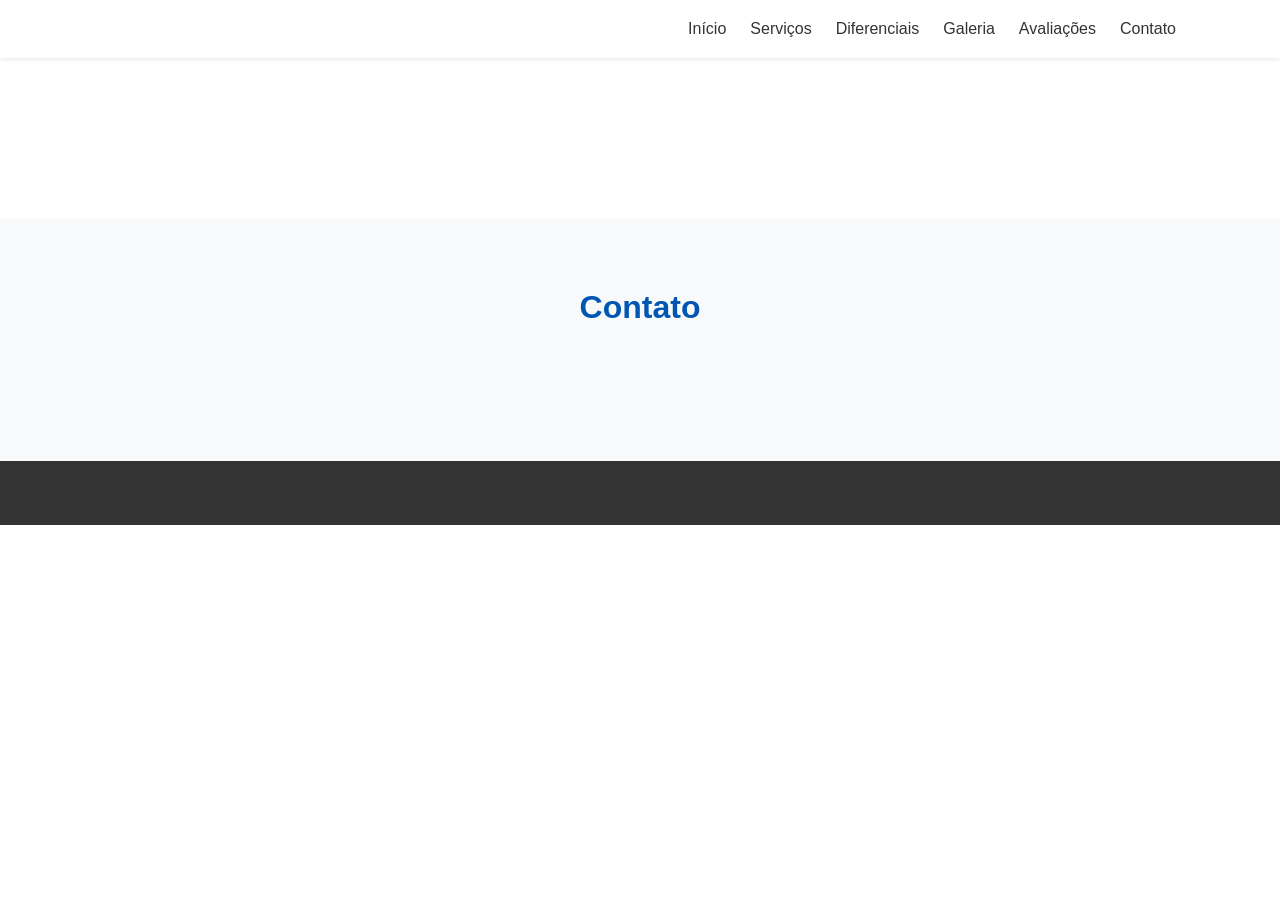
==== commit cb7843e1: "refactor: revisao tecnica completa, acessibilidade e tratamento de dados vazios" ====
--- a/index.html
+++ b/index.html
@@ -3,35 +3,37 @@
 <head>
     <meta charset="UTF-8">
     <meta name="viewport" content="width=device-width, initial-scale=1.0">
-    <meta name="description" content="Bem-vindo ao nosso site. Conheça nossos serviços e diferenciais.">
-    <meta name="author" content="Nome da Empresa">
+    <title id="meta-title"></title>
+    <meta name="description" id="meta-description" content="">
     
-    <!-- Open Graph / SEO Padrão (Sobrescrito parcialmente pelo JS se houver configuração) -->
-    <meta property="og:title" content="Site Oficial">
-    <meta property="og:description" content="Conheça nossos serviços e diferenciais.">
+    <!-- Open Graph -->
     <meta property="og:type" content="website">
-    <meta property="og:image" content="">
-
-    <title>Landing Page Curinga</title>
+    <meta property="og:title" id="og-title" content="">
+    <meta property="og:description" id="og-description" content="">
+    <meta property="og:image" id="og-image" content="">
+    <meta property="og:url" id="og-url" content="">
+    
     <link rel="stylesheet" href="style.css">
 </head>
 <body>
-    <header class="header" id="header">
-        <div class="container header-content">
-            <a href="#" class="logo" id="logo-text" aria-label="Página inicial">Empresa</a>
-            <img src="" alt="Logotipo" id="logo-img" class="logo-img hidden">
+    <header class="header">
+        <div class="header-container">
+            <a href="#" class="logo-link">
+                <img id="header-logo" src="" alt="Logotipo da Empresa" style="display:none;">
+                <span id="company-name" class="company-name"></span>
+            </a>
             
-            <button class="menu-toggle" id="menu-toggle" aria-expanded="false" aria-controls="main-menu" aria-label="Abrir menu de navegação">
+            <button type="button" id="mobile-menu-btn" aria-expanded="false" aria-controls="main-menu" aria-label="Abrir menu">
                 <span class="hamburger"></span>
             </button>
-
-            <nav id="main-menu" class="main-menu" aria-hidden="true">
-                <ul>
-                    <li><a href="#inicio">Início</a></li>
-                    <li><a href="#sobre">Sobre</a></li>
+            
+            <nav id="main-menu" class="main-menu">
+                <ul class="menu-list">
+                    <li><a href="#hero">Início</a></li>
                     <li><a href="#servicos">Serviços</a></li>
                     <li><a href="#diferenciais">Diferenciais</a></li>
-                    <li><a href="#avaliacoes" id="nav-avaliacoes">Avaliações</a></li>
+                    <li><a href="#galeria">Galeria</a></li>
+                    <li><a href="#avaliacoes">Avaliações</a></li>
                     <li><a href="#contato">Contato</a></li>
                 </ul>
             </nav>
@@ -39,84 +41,62 @@
     </header>
 
     <main>
-        <!-- Seção Hero -->
-        <section id="inicio" class="hero">
-            <div class="container hero-content">
-                <h1 id="hero-title">Bem-vindo(a)</h1>
-                <p id="hero-subtitle">A melhor solução para o seu negócio.</p>
-                <a href="#contato" class="btn btn-primary" id="hero-cta">Fale Conosco</a>
+        <section id="hero" class="hero-section">
+            <div class="hero-content">
+                <h1 id="hero-title"></h1>
+                <p id="hero-text"></p>
+                <a id="hero-cta" href="#" class="btn-primary" target="_blank" rel="noopener noreferrer" style="display:none;"></a>
+            </div>
+            <div class="hero-image-container">
+                <img id="hero-img" src="" alt="Imagem Principal" style="display:none;">
             </div>
         </section>
 
-        <!-- Seção Sobre -->
-        <section id="sobre" class="section sobre">
-            <div class="container sobre-grid">
-                <div class="sobre-text">
-                    <h2 class="section-title">Sobre Nós</h2>
-                    <p id="sobre-descricao">Descrição da empresa aparecerá aqui.</p>
-                </div>
-                <div class="sobre-img-container">
-                    <img src="" alt="Sobre a empresa" id="sobre-img" class="responsive-img">
-                </div>
+        <section id="servicos" class="servicos-section" style="display:none;">
+            <div class="container">
+                <h2>Nossos Serviços</h2>
+                <div id="servicos-grid" class="servicos-grid"></div>
             </div>
         </section>
 
-        <!-- Seção Diferenciais -->
-        <section id="diferenciais" class="section diferenciais bg-light">
+        <section id="diferenciais" class="diferenciais-section" style="display:none;">
             <div class="container">
-                <h2 class="section-title text-center">Nossos Diferenciais</h2>
-                <div class="grid" id="diferenciais-grid">
-                    <!-- Gerado dinamicamente -->
-                </div>
+                <h2>Por que nos escolher?</h2>
+                <div id="diferenciais-grid" class="diferenciais-grid"></div>
             </div>
         </section>
 
-        <!-- Seção Serviços/Produtos -->
-        <section id="servicos" class="section servicos">
+        <section id="galeria" class="galeria-section" style="display:none;">
             <div class="container">
-                <h2 class="section-title text-center" id="servicos-titulo">Nossos Serviços</h2>
-                <div class="grid" id="servicos-grid">
-                    <!-- Gerado dinamicamente -->
-                </div>
+                <h2>Galeria</h2>
+                <div id="galeria-grid" class="galeria-grid"></div>
             </div>
         </section>
 
-        <!-- Seção Avaliações (Opcional) -->
-        <section id="avaliacoes" class="section avaliacoes bg-light">
+        <section id="avaliacoes" class="avaliacoes-section" style="display:none;">
             <div class="container">
-                <h2 class="section-title text-center">O que dizem nossos clientes</h2>
-                <div class="grid" id="avaliacoes-grid">
-                    <!-- Gerado dinamicamente -->
-                </div>
+                <h2>O que dizem nossos clientes</h2>
+                <div id="avaliacoes-grid" class="avaliacoes-grid"></div>
             </div>
         </section>
 
-        <!-- Seção Contato -->
-        <section id="contato" class="section contato">
-            <div class="container contato-grid">
+        <section id="contato" class="contato-section">
+            <div class="container">
+                <h2>Contato</h2>
                 <div class="contato-info">
-                    <h2 class="section-title">Entre em Contato</h2>
-                    <ul class="contact-list" id="contact-list">
-                        <!-- Links injetados aqui -->
-                    </ul>
-                    <div class="social-links" id="social-links">
-                        <!-- Redes sociais injetadas aqui -->
-                    </div>
-                    <div class="horarios mt-2" id="horarios-container">
-                        <h3>Horário de Funcionamento</h3>
-                        <p id="horarios-texto"></p>
-                    </div>
+                    <p id="endereco-container"><strong class="contato-label">Endereço:</strong> <span id="endereco-text"></span></p>
+                    <p id="telefone-container"><strong class="contato-label">Telefone:</strong> <a id="telefone-link" href="#"></a></p>
+                    <p id="whatsapp-container"><strong class="contato-label">WhatsApp:</strong> <a id="whatsapp-link" href="#" target="_blank" rel="noopener noreferrer"></a></p>
                 </div>
-                <div class="contato-mapa" id="mapa-container">
-                    <!-- Iframe do mapa será injetado aqui via JS de forma segura -->
-                </div>
+                <div id="redes-sociais-container" class="redes-sociais-container"></div>
+                <div id="mapa-container" class="mapa-container"></div>
             </div>
         </section>
     </main>
 
     <footer class="footer">
-        <div class="container text-center">
-            <p>© <span id="footer-year"></span> <span id="footer-name">Nome da Empresa</span>. Todos os direitos reservados.</p>
+        <div class="container">
+            <p id="footer-text"></p>
         </div>
     </footer>
 
--- a/style.css
+++ b/style.css
@@ -1,16 +1,9 @@
-/* ==========================================================================
-   Variáveis e Reset
-   ========================================================================== */
 :root {
     --primary-color: #0056b3;
     --secondary-color: #f8f9fa;
     --text-color: #333333;
-    --text-light: #666666;
     --bg-color: #ffffff;
-    --bg-light: #f4f7f6;
-    --font-main: 'Segoe UI', Roboto, Helvetica, Arial, sans-serif;
-    --transition: all 0.3s ease;
-    --radius: 8px;
+    --font-family: 'Segoe UI', Tahoma, Geneva, Verdana, sans-serif;
 }
 
 * {
@@ -24,340 +17,298 @@
 }
 
 body {
-    font-family: var(--font-main);
+    font-family: var(--font-family);
     color: var(--text-color);
     background-color: var(--bg-color);
     line-height: 1.6;
-    overflow-x: hidden;
-}
-
-img {
-    max-width: 100%;
-    height: auto;
-    display: block;
-}
-
-a {
-    color: var(--primary-color);
-    text-decoration: none;
-    transition: var(--transition);
-}
-
-a:hover {
-    filter: brightness(0.8);
-}
-
-/* Acessibilidade visual de foco */
-*:focus-visible {
-    outline: 3px solid var(--primary-color);
-    outline-offset: 2px;
-}
-
-ul {
-    list-style: none;
-}
-
-.hidden {
-    display: none !important;
-}
-
-/* ==========================================================================
-   Utilitários de Layout
-   ========================================================================== */
+}
+
 .container {
-    width: 100%;
+    width: 90%;
     max-width: 1200px;
     margin: 0 auto;
-    padding: 0 20px;
-}
-
-.section {
-    padding: 80px 0;
-}
-
-.bg-light {
-    background-color: var(--bg-light);
-}
-
-.text-center {
-    text-align: center;
-}
-
-.mt-2 {
-    margin-top: 20px;
-}
-
-.section-title {
-    font-size: 2rem;
-    margin-bottom: 40px;
-    color: var(--primary-color);
-}
-
-/* Grids Respondivos */
-.grid {
-    display: grid;
-    grid-template-columns: 1fr;
-    gap: 30px;
-}
-
-/* ==========================================================================
-   Botões
-   ========================================================================== */
-.btn {
-    display: inline-block;
-    padding: 12px 24px;
-    border-radius: var(--radius);
-    font-weight: bold;
-    text-align: center;
-    cursor: pointer;
-    border: none;
-}
-
-.btn-primary {
-    background-color: var(--primary-color);
-    color: #fff;
-}
-.btn-primary:hover {
-    color: #fff;
-    filter: brightness(0.9);
-}
-
-/* ==========================================================================
-   Header e Navegação
-   ========================================================================== */
+}
+
+/* Header & Menu */
 .header {
     background-color: var(--bg-color);
-    box-shadow: 0 2px 10px rgba(0,0,0,0.1);
+    box-shadow: 0 2px 4px rgba(0,0,0,0.08);
     position: sticky;
     top: 0;
     z-index: 1000;
 }
 
-.header-content {
+.header-container {
     display: flex;
     justify-content: space-between;
     align-items: center;
-    height: 70px;
-}
-
-.logo {
+    padding: 1rem 5%;
+    max-width: 1200px;
+    margin: 0 auto;
+}
+
+.logo-link {
+    display: flex;
+    align-items: center;
+    text-decoration: none;
+    color: var(--text-color);
+    font-weight: 700;
     font-size: 1.5rem;
-    font-weight: bold;
+    gap: 10px;
+}
+
+#header-logo {
+    max-height: 45px;
+    object-fit: contain;
+}
+
+.menu-list {
+    list-style: none;
+    display: flex;
+    gap: 1.5rem;
+}
+
+.menu-list a {
+    text-decoration: none;
+    color: var(--text-color);
+    font-weight: 500;
+    transition: color 0.3s;
+}
+
+.menu-list a:hover {
     color: var(--primary-color);
 }
 
-.logo-img {
-    max-height: 50px;
-}
-
-/* Menu Mobile (Padrão: fechado em telas pequenas) */
-.menu-toggle {
-    display: block;
-    background: transparent;
+/* Menu Mobile Controls */
+#mobile-menu-btn {
+    display: none;
+    background: none;
     border: none;
     cursor: pointer;
     padding: 10px;
+    z-index: 1001;
 }
 
 .hamburger {
     display: block;
     width: 25px;
     height: 3px;
-    background-color: var(--primary-color);
+    background-color: var(--text-color);
     position: relative;
-    transition: var(--transition);
-}
+    transition: transform 0.3s, background-color 0.3s;
+}
+
 .hamburger::before, .hamburger::after {
     content: '';
     position: absolute;
     width: 100%;
     height: 3px;
-    background-color: var(--primary-color);
+    background-color: var(--text-color);
     left: 0;
-    transition: var(--transition);
-}
+    transition: transform 0.3s, top 0.3s;
+}
+
 .hamburger::before { top: -8px; }
 .hamburger::after { top: 8px; }
 
-/* Menu estado aberto (Mobile) */
-.menu-toggle[aria-expanded="true"] .hamburger {
+#mobile-menu-btn[aria-expanded="true"] .hamburger {
     background-color: transparent;
 }
-.menu-toggle[aria-expanded="true"] .hamburger::before {
+#mobile-menu-btn[aria-expanded="true"] .hamburger::before {
+    top: 0;
     transform: rotate(45deg);
+}
+#mobile-menu-btn[aria-expanded="true"] .hamburger::after {
     top: 0;
-}
-.menu-toggle[aria-expanded="true"] .hamburger::after {
     transform: rotate(-45deg);
-    top: 0;
-}
-
-.main-menu {
-    position: absolute;
-    top: 70px;
-    left: 0;
-    width: 100%;
-    background-color: var(--bg-color);
-    box-shadow: 0 4px 6px rgba(0,0,0,0.1);
-    opacity: 0;
-    visibility: hidden;
-    transform: translateY(-10px);
-    transition: var(--transition);
-}
-
-.main-menu[aria-hidden="false"] {
-    opacity: 1;
-    visibility: visible;
-    transform: translateY(0);
-}
-
-.main-menu ul {
-    display: flex;
-    flex-direction: column;
-    padding: 20px;
-}
-
-.main-menu li {
-    margin-bottom: 15px;
-}
-
-.main-menu a {
-    color: var(--text-color);
-    font-weight: 500;
-    display: block;
-}
-
-/* ==========================================================================
-   Componentes das Seções
-   ========================================================================== */
-.hero {
+}
+
+/* Sections Base */
+section {
+    padding: 4rem 0;
+}
+section:nth-child(even) {
     background-color: var(--secondary-color);
-    padding: 100px 0;
+}
+section h2 {
     text-align: center;
-}
-.hero h1 {
-    font-size: 2.5rem;
-    margin-bottom: 20px;
     color: var(--primary-color);
-}
-.hero p {
+    font-size: 2rem;
+    margin-bottom: 2rem;
+}
+
+/* Hero Section */
+.hero-section {
+    display: flex;
+    align-items: center;
+    justify-content: space-between;
+    padding: 5rem 5%;
+    max-width: 1200px;
+    margin: 0 auto;
+    gap: 2rem;
+}
+
+.hero-content {
+    flex: 1;
+}
+
+.hero-content h1 {
+    font-size: 2.8rem;
+    color: var(--primary-color);
+    margin-bottom: 1rem;
+    line-height: 1.2;
+}
+
+.hero-content p {
     font-size: 1.2rem;
-    margin-bottom: 30px;
-    color: var(--text-light);
-}
-
-/* Cards (Serviços, Diferenciais) */
+    margin-bottom: 1.5rem;
+}
+
+.btn-primary {
+    display: inline-block;
+    background-color: var(--primary-color);
+    color: #ffffff;
+    padding: 12px 24px;
+    text-decoration: none;
+    border-radius: 6px;
+    font-weight: 600;
+    transition: filter 0.3s;
+}
+
+.btn-primary:hover {
+    filter: brightness(1.1);
+}
+
+.hero-image-container {
+    flex: 1;
+    display: flex;
+    justify-content: center;
+}
+
+#hero-img {
+    max-width: 100%;
+    height: auto;
+    border-radius: 8px;
+    box-shadow: 0 4px 15px rgba(0,0,0,0.1);
+}
+
+/* Grids */
+.servicos-grid, .diferenciais-grid, .galeria-grid, .avaliacoes-grid {
+    display: grid;
+    grid-template-columns: repeat(auto-fit, minmax(280px, 1fr));
+    gap: 2rem;
+}
+
 .card {
-    background: #fff;
-    padding: 30px;
-    border-radius: var(--radius);
+    background: var(--bg-color);
+    padding: 2rem;
+    border-radius: 8px;
     box-shadow: 0 4px 6px rgba(0,0,0,0.05);
     text-align: center;
-    border: 1px solid #eaeaea;
-}
-.card-icon {
-    font-size: 2.5rem;
-    margin-bottom: 15px;
-}
-.card h3 {
-    margin-bottom: 10px;
-    color: var(--text-color);
-}
-.card p {
-    color: var(--text-light);
-    font-size: 0.95rem;
-}
+    transition: transform 0.2s;
+}
+
+.card:hover {
+    transform: translateY(-5px);
+}
+
 .card img {
-    border-radius: var(--radius);
-    margin-bottom: 15px;
+    max-width: 100%;
+    border-radius: 6px;
+    margin-bottom: 1rem;
+}
+
+/* Contato */
+.contato-info {
+    font-size: 1.1rem;
+    display: flex;
+    flex-direction: column;
+    gap: 0.8rem;
+    text-align: center;
+}
+.contato-info a {
+    color: var(--primary-color);
+    text-decoration: none;
+}
+.contato-info a:hover {
+    text-decoration: underline;
+}
+
+.redes-sociais-container {
+    margin-top: 2rem;
+    display: flex;
+    justify-content: center;
+    gap: 1.5rem;
+}
+.redes-sociais-container a {
+    background-color: var(--primary-color);
+    color: #fff;
+    padding: 8px 16px;
+    border-radius: 4px;
+    text-decoration: none;
+    font-weight: bold;
+    font-size: 0.9rem;
+}
+
+.mapa-container {
+    margin-top: 3rem;
+}
+.mapa-container iframe {
     width: 100%;
-    height: 200px;
-    object-fit: cover;
-}
-
-/* Contato */
-.contact-list li {
-    margin-bottom: 15px;
-}
-.contact-list a {
-    display: flex;
-    align-items: center;
-    color: var(--text-color);
-    font-weight: 500;
-}
-.social-links {
-    display: flex;
-    gap: 15px;
-    margin-top: 20px;
-}
-.social-links a {
-    font-size: 1.1rem;
-    background: var(--primary-color);
-    color: #fff;
-    padding: 10px 15px;
-    border-radius: var(--radius);
-}
-.iframe-container iframe {
-    width: 100%;
-    height: 350px;
-    border: 0;
-    border-radius: var(--radius);
-}
-
+    height: 400px;
+    border: none;
+    border-radius: 8px;
+    background-color: var(--secondary-color);
+}
+
+/* Footer */
 .footer {
     background-color: var(--text-color);
-    color: #fff;
-    padding: 30px 0;
-}
-
-/* ==========================================================================
-   Media Queries (Responsividade)
-   ========================================================================== */
-@media (min-width: 768px) {
-    .menu-toggle {
-        display: none;
+    color: #ffffff;
+    text-align: center;
+    padding: 2rem 0;
+}
+
+/* Media Queries (Mobile) */
+@media (max-width: 768px) {
+    .hero-section {
+        flex-direction: column;
+        text-align: center;
+        padding: 3rem 5%;
+    }
+    
+    #mobile-menu-btn {
+        display: block;
     }
     
     .main-menu {
-        position: static;
-        opacity: 1;
+        position: fixed;
+        top: 70px;
+        left: -100%;
+        width: 100%;
+        height: calc(100vh - 70px);
+        background-color: var(--bg-color);
+        flex-direction: column;
+        align-items: center;
+        visibility: hidden; 
+        transition: left 0.3s ease-in-out, visibility 0.3s ease-in-out;
+        box-shadow: 2px 0 5px rgba(0,0,0,0.1);
+        overflow-y: auto;
+    }
+    
+    .main-menu.active {
+        left: 0;
         visibility: visible;
-        transform: none;
-        box-shadow: none;
-        width: auto;
-    }
-    
-    .main-menu[aria-hidden="true"] {
-        visibility: visible; /* Sobrescreve aria-hidden no desktop para layout */
-    }
-
-    .main-menu ul {
-        flex-direction: row;
-        padding: 0;
-        gap: 30px;
-    }
-    
-    .main-menu li {
-        margin-bottom: 0;
-    }
-
-    .grid {
-        grid-template-columns: repeat(2, 1fr);
-    }
-    
-    .sobre-grid, .contato-grid {
-        display: grid;
-        grid-template-columns: 1fr 1fr;
-        gap: 40px;
-        align-items: center;
-    }
-}
-
-@media (min-width: 1024px) {
-    .grid {
-        grid-template-columns: repeat(3, 1fr);
-    }
-    .hero h1 {
-        font-size: 3.5rem;
+    }
+    
+    .menu-list {
+        flex-direction: column;
+        width: 100%;
+        text-align: center;
+        padding-top: 2rem;
+    }
+    
+    .menu-list li {
+        margin: 1.2rem 0;
     }
 }
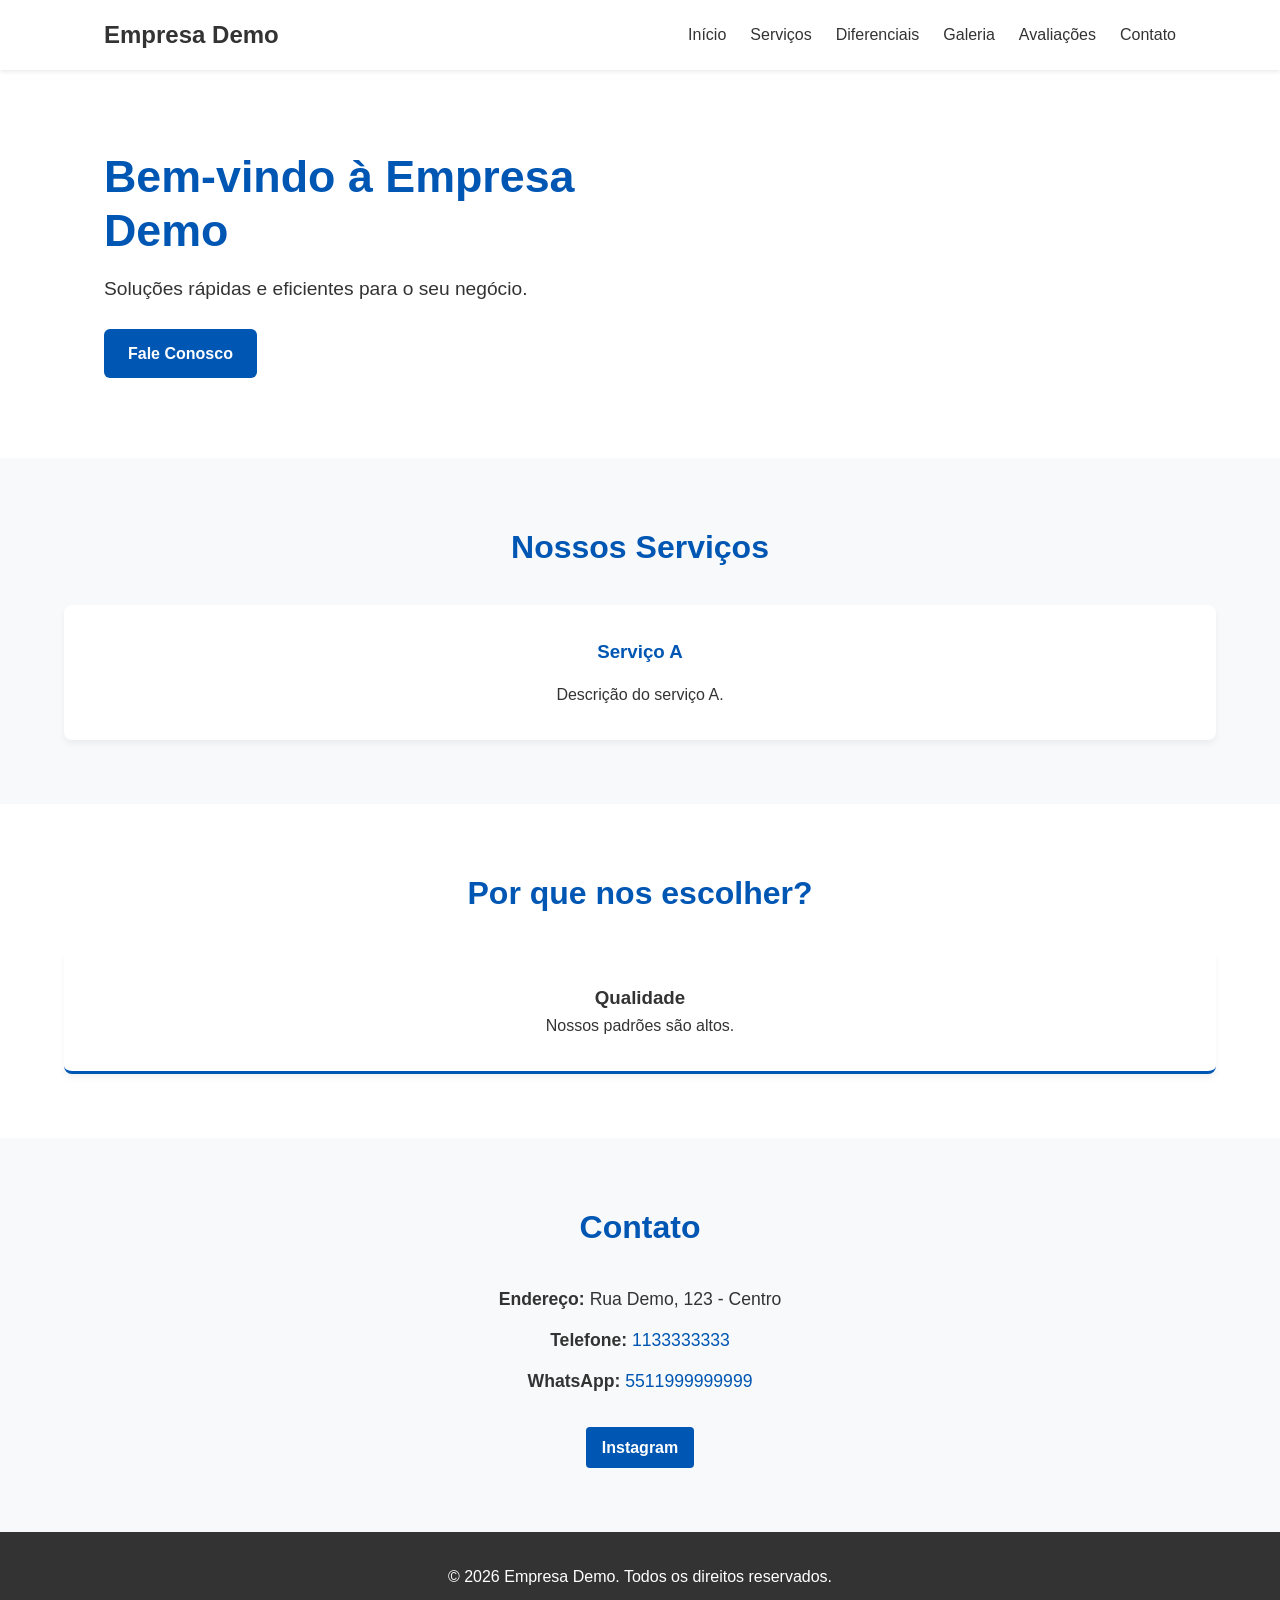
==== commit faa755a0: "refactor: revisao tecnica completa, acessibilidade e tratamento de dados vazios" ====
--- a/index.html
+++ b/index.html
@@ -3,10 +3,12 @@
 <head>
     <meta charset="UTF-8">
     <meta name="viewport" content="width=device-width, initial-scale=1.0">
+    
+    <!-- Metadados Nativos -->
     <title id="meta-title"></title>
     <meta name="description" id="meta-description" content="">
     
-    <!-- Open Graph -->
+    <!-- Open Graph (IDs padronizados para o JS) -->
     <meta property="og:type" content="website">
     <meta property="og:title" id="og-title" content="">
     <meta property="og:description" id="og-description" content="">
@@ -19,14 +21,17 @@
     <header class="header">
         <div class="header-container">
             <a href="#" class="logo-link">
-                <img id="header-logo" src="" alt="Logotipo da Empresa" style="display:none;">
+                <img id="header-logo" src="" alt="Logotipo" style="display:none;">
+                <!-- ID alinhado com o JS: company-name -->
                 <span id="company-name" class="company-name"></span>
             </a>
             
-            <button type="button" id="mobile-menu-btn" aria-expanded="false" aria-controls="main-menu" aria-label="Abrir menu">
+            <!-- ID alinhado com o JS: mobile-menu-btn -->
+            <button type="button" id="mobile-menu-btn" class="mobile-menu-btn" aria-expanded="false" aria-controls="main-menu" aria-label="Abrir menu">
                 <span class="hamburger"></span>
             </button>
             
+            <!-- ID alinhado com o JS: main-menu e menu-list -->
             <nav id="main-menu" class="main-menu">
                 <ul class="menu-list">
                     <li><a href="#hero">Início</a></li>
@@ -45,7 +50,8 @@
             <div class="hero-content">
                 <h1 id="hero-title"></h1>
                 <p id="hero-text"></p>
-                <a id="hero-cta" href="#" class="btn-primary" target="_blank" rel="noopener noreferrer" style="display:none;"></a>
+                <!-- ID alinhado com o JS: hero-cta -->
+                <a id="hero-cta" href="#" class="btn-primary hero-cta" target="_blank" rel="noopener noreferrer" style="display:none;"></a>
             </div>
             <div class="hero-image-container">
                 <img id="hero-img" src="" alt="Imagem Principal" style="display:none;">
@@ -55,6 +61,7 @@
         <section id="servicos" class="servicos-section" style="display:none;">
             <div class="container">
                 <h2>Nossos Serviços</h2>
+                <!-- ID alinhado com o JS: servicos-grid -->
                 <div id="servicos-grid" class="servicos-grid"></div>
             </div>
         </section>
@@ -62,6 +69,7 @@
         <section id="diferenciais" class="diferenciais-section" style="display:none;">
             <div class="container">
                 <h2>Por que nos escolher?</h2>
+                <!-- ID alinhado com o JS: diferenciais-grid -->
                 <div id="diferenciais-grid" class="diferenciais-grid"></div>
             </div>
         </section>
@@ -69,6 +77,7 @@
         <section id="galeria" class="galeria-section" style="display:none;">
             <div class="container">
                 <h2>Galeria</h2>
+                <!-- ID alinhado com o JS: galeria-grid -->
                 <div id="galeria-grid" class="galeria-grid"></div>
             </div>
         </section>
@@ -76,6 +85,7 @@
         <section id="avaliacoes" class="avaliacoes-section" style="display:none;">
             <div class="container">
                 <h2>O que dizem nossos clientes</h2>
+                <!-- ID alinhado com o JS: avaliacoes-grid -->
                 <div id="avaliacoes-grid" class="avaliacoes-grid"></div>
             </div>
         </section>
@@ -84,11 +94,13 @@
             <div class="container">
                 <h2>Contato</h2>
                 <div class="contato-info">
-                    <p id="endereco-container"><strong class="contato-label">Endereço:</strong> <span id="endereco-text"></span></p>
-                    <p id="telefone-container"><strong class="contato-label">Telefone:</strong> <a id="telefone-link" href="#"></a></p>
-                    <p id="whatsapp-container"><strong class="contato-label">WhatsApp:</strong> <a id="whatsapp-link" href="#" target="_blank" rel="noopener noreferrer"></a></p>
+                    <!-- IDs de contato padronizados -->
+                    <p id="endereco-container" style="display:none;"><strong class="contato-label">Endereço:</strong> <span id="endereco-text"></span></p>
+                    <p id="telefone-container" style="display:none;"><strong class="contato-label">Telefone:</strong> <a id="telefone-link" href="#"></a></p>
+                    <p id="whatsapp-container" style="display:none;"><strong class="contato-label">WhatsApp:</strong> <a id="whatsapp-link" href="#" target="_blank" rel="noopener noreferrer"></a></p>
                 </div>
                 <div id="redes-sociais-container" class="redes-sociais-container"></div>
+                <!-- ID alinhado com o JS: mapa-container -->
                 <div id="mapa-container" class="mapa-container"></div>
             </div>
         </section>
--- a/style.css
+++ b/style.css
@@ -12,9 +12,7 @@
     box-sizing: border-box;
 }
 
-html {
-    scroll-behavior: smooth;
-}
+html { scroll-behavior: smooth; }
 
 body {
     font-family: var(--font-family);
@@ -75,12 +73,10 @@
     transition: color 0.3s;
 }
 
-.menu-list a:hover {
-    color: var(--primary-color);
-}
-
-/* Menu Mobile Controls */
-#mobile-menu-btn {
+.menu-list a:hover { color: var(--primary-color); }
+
+/* Menu Mobile (mobile-menu-btn) */
+.mobile-menu-btn {
     display: none;
     background: none;
     border: none;
@@ -111,25 +107,13 @@
 .hamburger::before { top: -8px; }
 .hamburger::after { top: 8px; }
 
-#mobile-menu-btn[aria-expanded="true"] .hamburger {
-    background-color: transparent;
-}
-#mobile-menu-btn[aria-expanded="true"] .hamburger::before {
-    top: 0;
-    transform: rotate(45deg);
-}
-#mobile-menu-btn[aria-expanded="true"] .hamburger::after {
-    top: 0;
-    transform: rotate(-45deg);
-}
-
-/* Sections Base */
-section {
-    padding: 4rem 0;
-}
-section:nth-child(even) {
-    background-color: var(--secondary-color);
-}
+.mobile-menu-btn[aria-expanded="true"] .hamburger { background-color: transparent; }
+.mobile-menu-btn[aria-expanded="true"] .hamburger::before { top: 0; transform: rotate(45deg); }
+.mobile-menu-btn[aria-expanded="true"] .hamburger::after { top: 0; transform: rotate(-45deg); }
+
+/* Sections */
+section { padding: 4rem 0; }
+section:nth-child(even) { background-color: var(--secondary-color); }
 section h2 {
     text-align: center;
     color: var(--primary-color);
@@ -137,7 +121,7 @@
     margin-bottom: 2rem;
 }
 
-/* Hero Section */
+/* Hero */
 .hero-section {
     display: flex;
     align-items: center;
@@ -148,21 +132,14 @@
     gap: 2rem;
 }
 
-.hero-content {
-    flex: 1;
-}
-
+.hero-content { flex: 1; }
 .hero-content h1 {
     font-size: 2.8rem;
     color: var(--primary-color);
     margin-bottom: 1rem;
     line-height: 1.2;
 }
-
-.hero-content p {
-    font-size: 1.2rem;
-    margin-bottom: 1.5rem;
-}
+.hero-content p { font-size: 1.2rem; margin-bottom: 1.5rem; }
 
 .btn-primary {
     display: inline-block;
@@ -174,17 +151,9 @@
     font-weight: 600;
     transition: filter 0.3s;
 }
-
-.btn-primary:hover {
-    filter: brightness(1.1);
-}
-
-.hero-image-container {
-    flex: 1;
-    display: flex;
-    justify-content: center;
-}
-
+.btn-primary:hover { filter: brightness(1.1); }
+
+.hero-image-container { flex: 1; display: flex; justify-content: center; }
 #hero-img {
     max-width: 100%;
     height: auto;
@@ -199,6 +168,7 @@
     gap: 2rem;
 }
 
+/* Base Card & Classes Específicas */
 .card {
     background: var(--bg-color);
     padding: 2rem;
@@ -207,18 +177,24 @@
     text-align: center;
     transition: transform 0.2s;
 }
-
-.card:hover {
-    transform: translateY(-5px);
-}
-
-.card img {
-    max-width: 100%;
-    border-radius: 6px;
-    margin-bottom: 1rem;
-}
-
-/* Contato */
+.card:hover { transform: translateY(-5px); }
+
+/* Estilização Direcionada por Tipo de Card */
+.service-card h3 { color: var(--primary-color); margin-bottom: 15px; }
+.diff-card { border-bottom: 3px solid var(--primary-color); }
+.gallery-card { padding: 0; overflow: hidden; display: flex; }
+.gallery-card img {
+    width: 100%;
+    height: 100%;
+    object-fit: cover;
+    border-radius: 8px;
+    transition: transform 0.3s;
+}
+.gallery-card:hover img { transform: scale(1.05); }
+.review-card em { color: #555; font-size: 0.95rem; }
+.review-card strong { display: block; margin-top: 15px; color: var(--primary-color); }
+
+/* Contato & Footer */
 .contato-info {
     font-size: 1.1rem;
     display: flex;
@@ -226,13 +202,8 @@
     gap: 0.8rem;
     text-align: center;
 }
-.contato-info a {
-    color: var(--primary-color);
-    text-decoration: none;
-}
-.contato-info a:hover {
-    text-decoration: underline;
-}
+.contato-info a { color: var(--primary-color); text-decoration: none; }
+.contato-info a:hover { text-decoration: underline; }
 
 .redes-sociais-container {
     margin-top: 2rem;
@@ -247,12 +218,9 @@
     border-radius: 4px;
     text-decoration: none;
     font-weight: bold;
-    font-size: 0.9rem;
-}
-
-.mapa-container {
-    margin-top: 3rem;
-}
+}
+
+.mapa-container { margin-top: 3rem; }
 .mapa-container iframe {
     width: 100%;
     height: 400px;
@@ -261,7 +229,6 @@
     background-color: var(--secondary-color);
 }
 
-/* Footer */
 .footer {
     background-color: var(--text-color);
     color: #ffffff;
@@ -269,18 +236,10 @@
     padding: 2rem 0;
 }
 
-/* Media Queries (Mobile) */
+/* Responsivo */
 @media (max-width: 768px) {
-    .hero-section {
-        flex-direction: column;
-        text-align: center;
-        padding: 3rem 5%;
-    }
-    
-    #mobile-menu-btn {
-        display: block;
-    }
-    
+    .hero-section { flex-direction: column; text-align: center; padding: 3rem 5%; }
+    .mobile-menu-btn { display: block; }
     .main-menu {
         position: fixed;
         top: 70px;
@@ -291,24 +250,10 @@
         flex-direction: column;
         align-items: center;
         visibility: hidden; 
-        transition: left 0.3s ease-in-out, visibility 0.3s ease-in-out;
-        box-shadow: 2px 0 5px rgba(0,0,0,0.1);
+        transition: left 0.3s ease, visibility 0.3s ease;
         overflow-y: auto;
     }
-    
-    .main-menu.active {
-        left: 0;
-        visibility: visible;
-    }
-    
-    .menu-list {
-        flex-direction: column;
-        width: 100%;
-        text-align: center;
-        padding-top: 2rem;
-    }
-    
-    .menu-list li {
-        margin: 1.2rem 0;
-    }
+    .main-menu.active { left: 0; visibility: visible; }
+    .menu-list { flex-direction: column; width: 100%; text-align: center; padding-top: 2rem; }
+    .menu-list li { margin: 1.2rem 0; }
 }
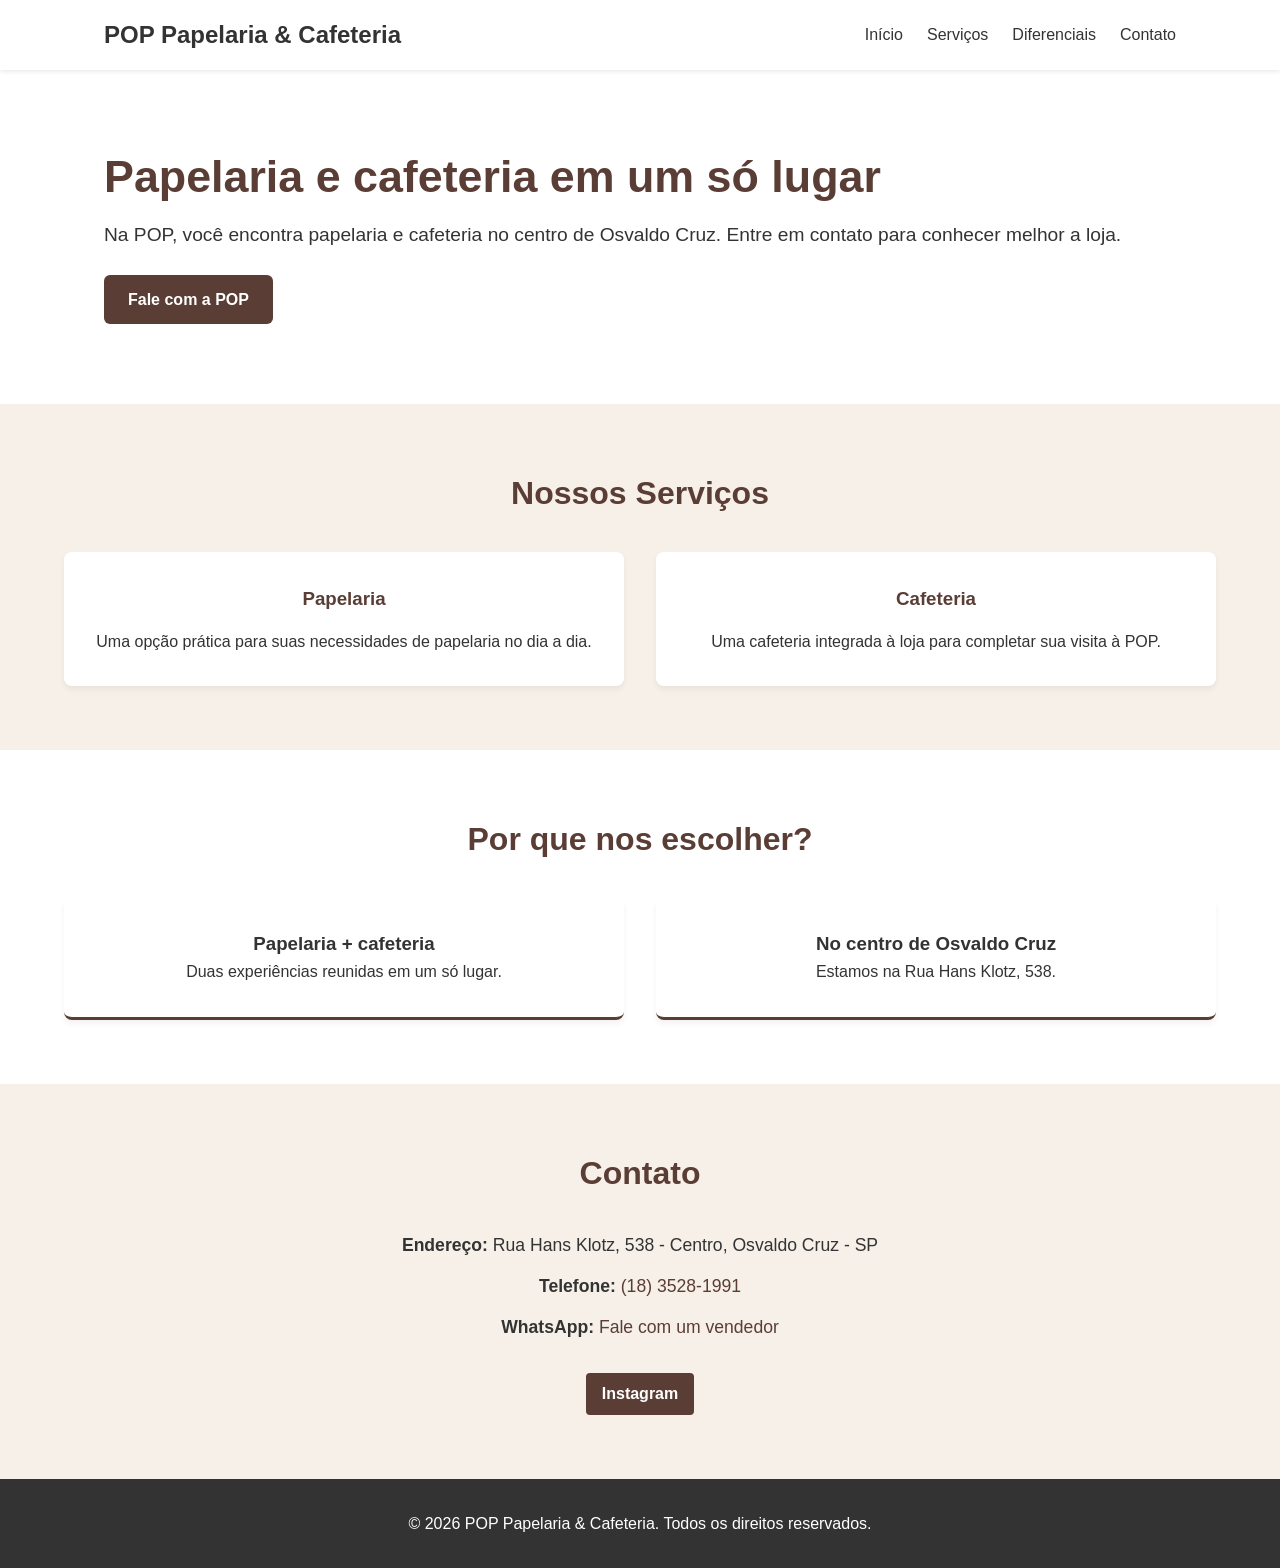
==== commit 87113f5a: "seo: adiciona metadados estáticos para demonstração da POP" ====
--- a/index.html
+++ b/index.html
@@ -5,13 +5,13 @@
     <meta name="viewport" content="width=device-width, initial-scale=1.0">
     
     <!-- Metadados Nativos -->
-    <title id="meta-title"></title>
-    <meta name="description" id="meta-description" content="">
+    <title id="meta-title">POP | Papelaria e Cafeteria em Osvaldo Cruz</title>
+    <meta name="description" id="meta-description" content="Papelaria e cafeteria em Osvaldo Cruz. Conheça a POP e fale com nossa equipe.">
     
     <!-- Open Graph (IDs padronizados para o JS) -->
     <meta property="og:type" content="website">
-    <meta property="og:title" id="og-title" content="">
-    <meta property="og:description" id="og-description" content="">
+    <meta property="og:title" id="og-title" content="POP | Papelaria e Cafeteria em Osvaldo Cruz">
+    <meta property="og:description" id="og-description" content="Papelaria e cafeteria em Osvaldo Cruz. Conheça a POP e fale com nossa equipe.">
     <meta property="og:image" id="og-image" content="">
     <meta property="og:url" id="og-url" content="">
     
--- a/style.css
+++ b/style.css
@@ -241,6 +241,7 @@
     .hero-section { flex-direction: column; text-align: center; padding: 3rem 5%; }
     .mobile-menu-btn { display: block; }
     .main-menu {
+        display: block;
         position: fixed;
         top: 70px;
         left: -100%;
@@ -256,4 +257,9 @@
     .main-menu.active { left: 0; visibility: visible; }
     .menu-list { flex-direction: column; width: 100%; text-align: center; padding-top: 2rem; }
     .menu-list li { margin: 1.2rem 0; }
-}+}
+
+.menu-list li[hidden] { display: none !important; }
+.image-fallback { object-fit: contain; background-color: var(--secondary-color); }
+.gallery-card { min-height: 220px; }
+.gallery-card img { min-height: 220px; }
